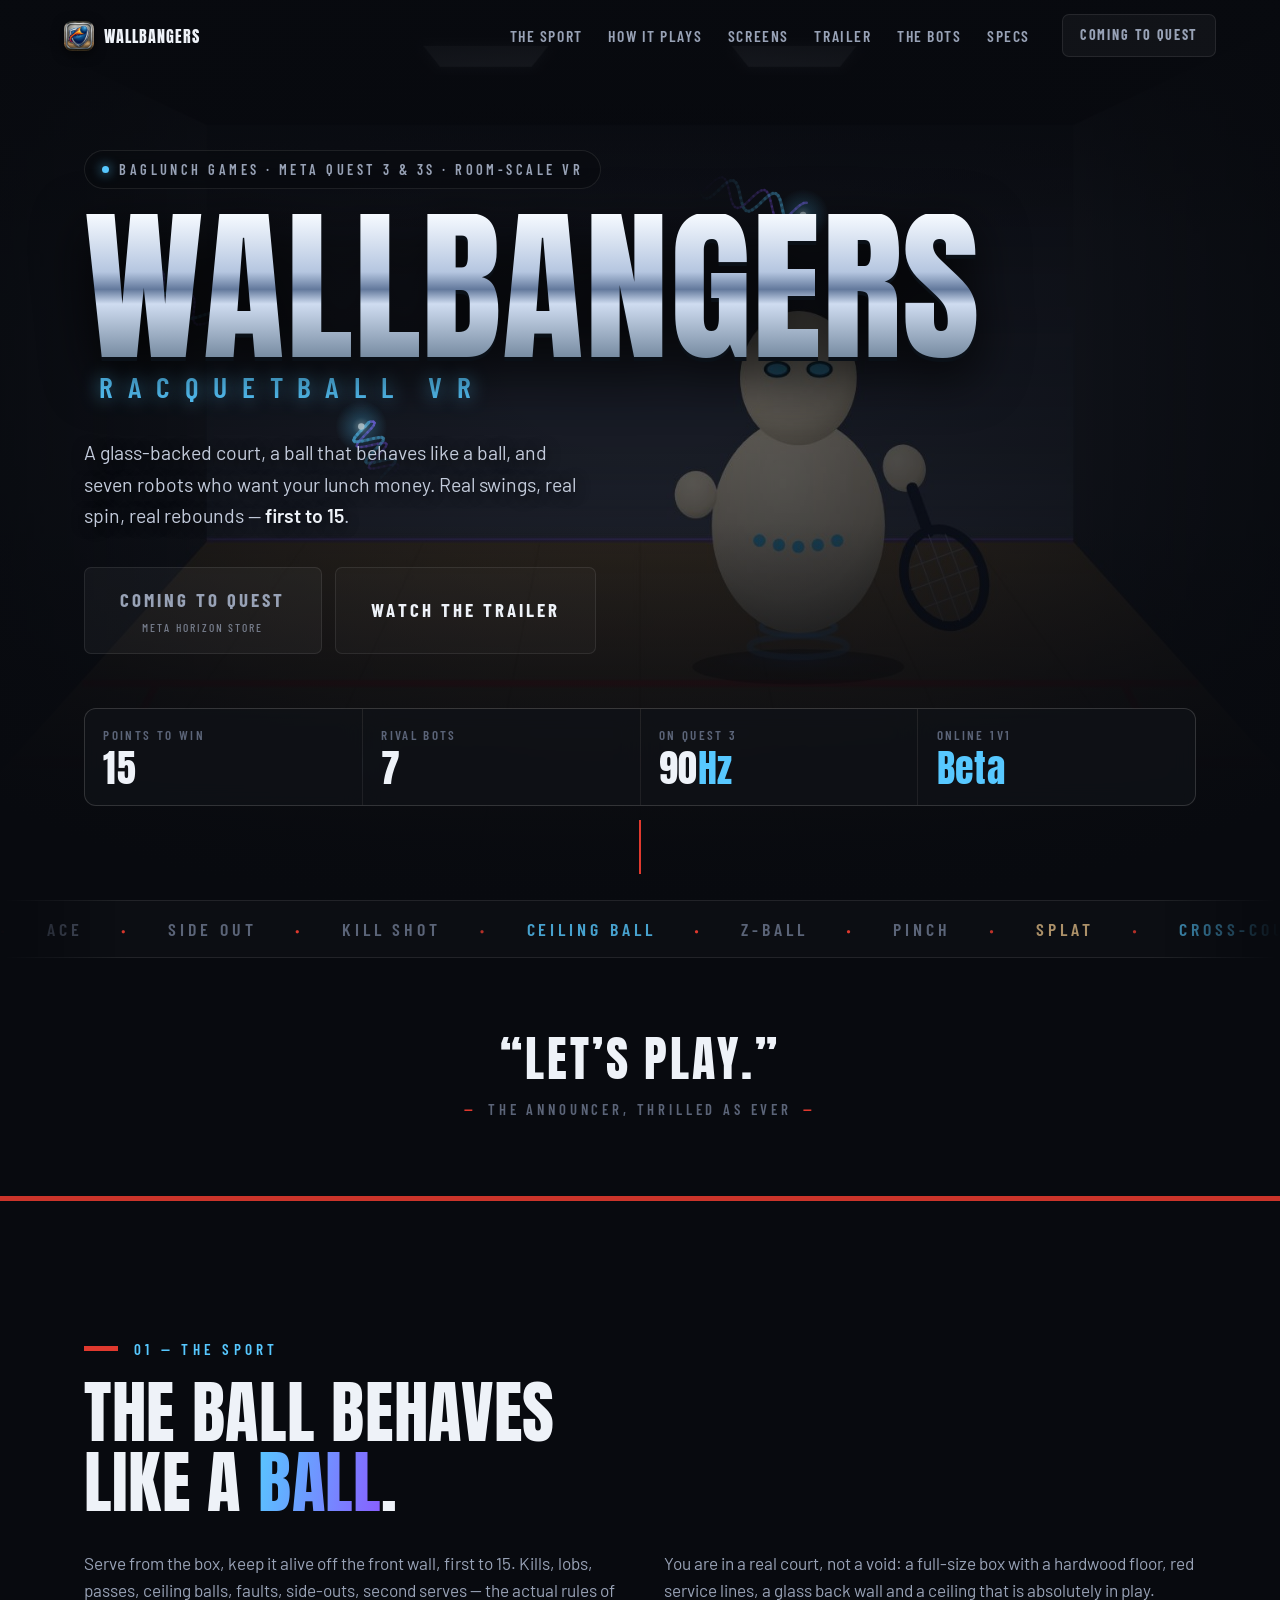
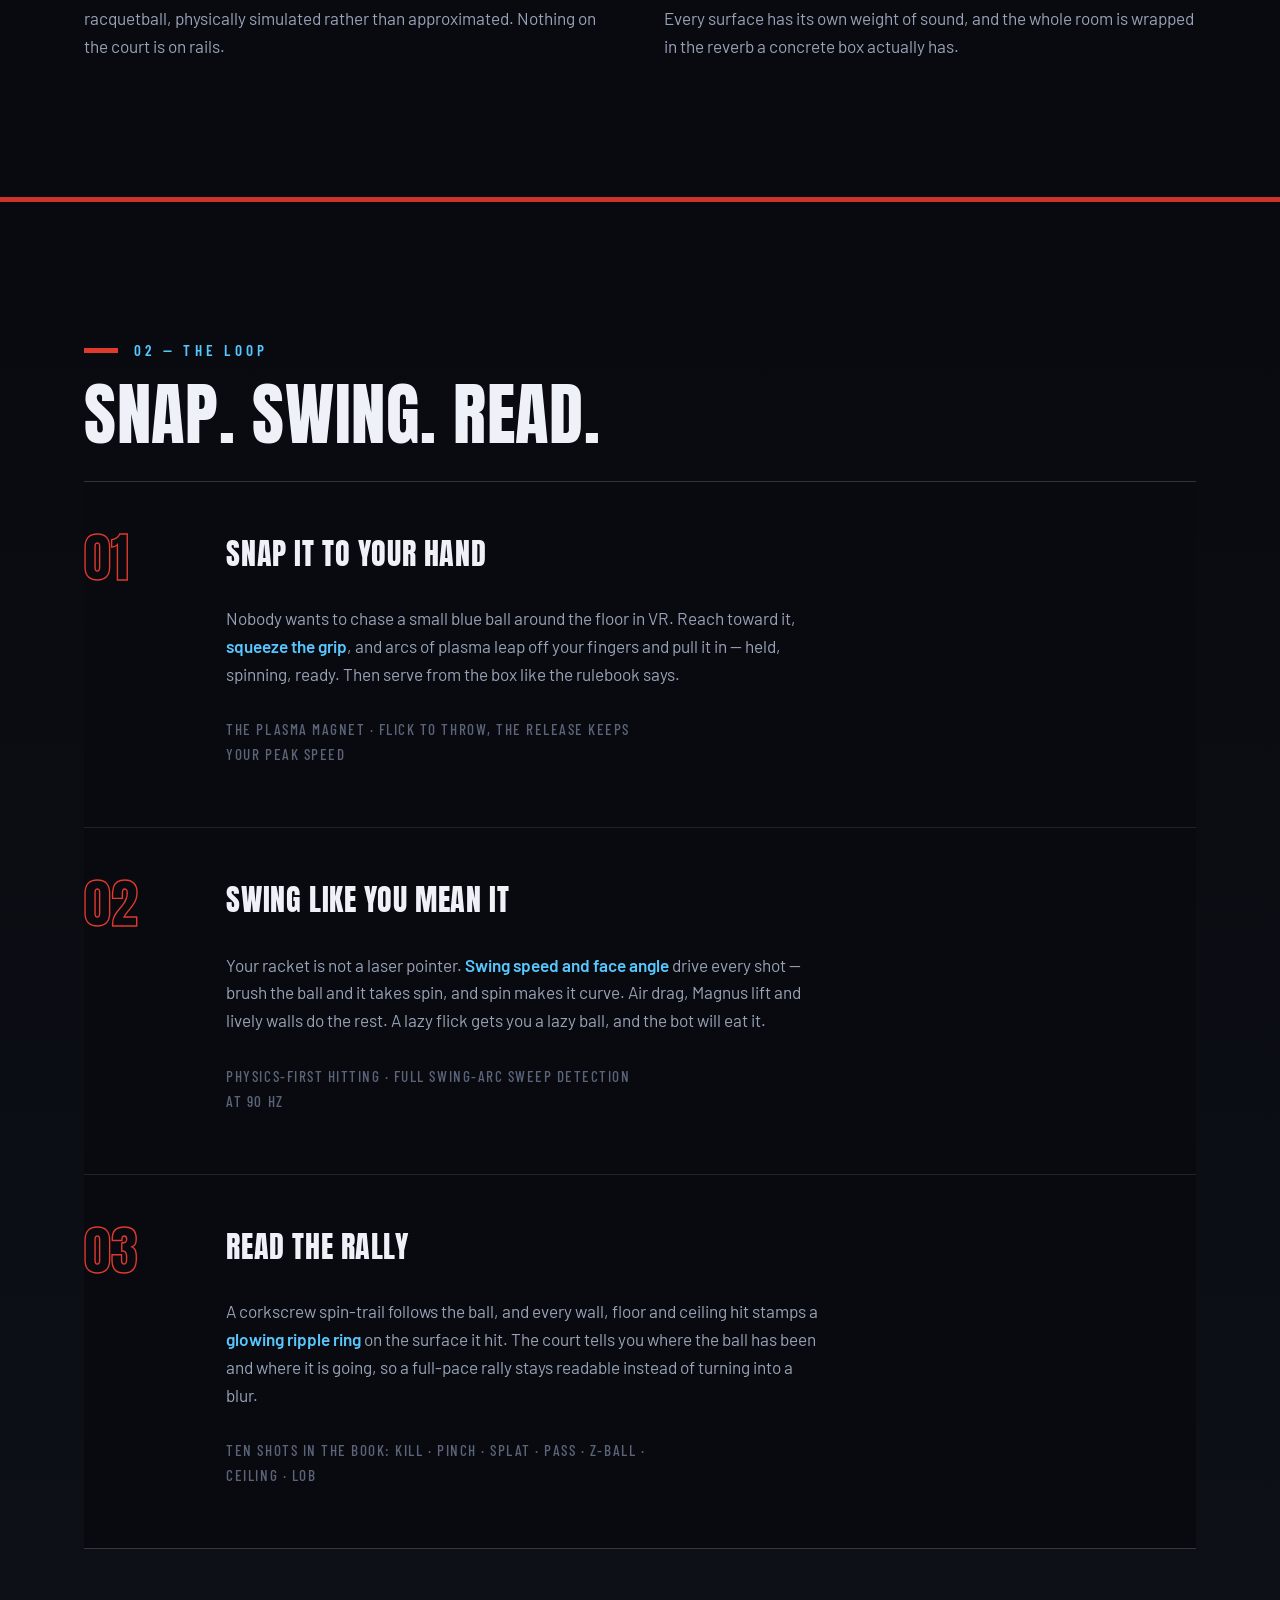
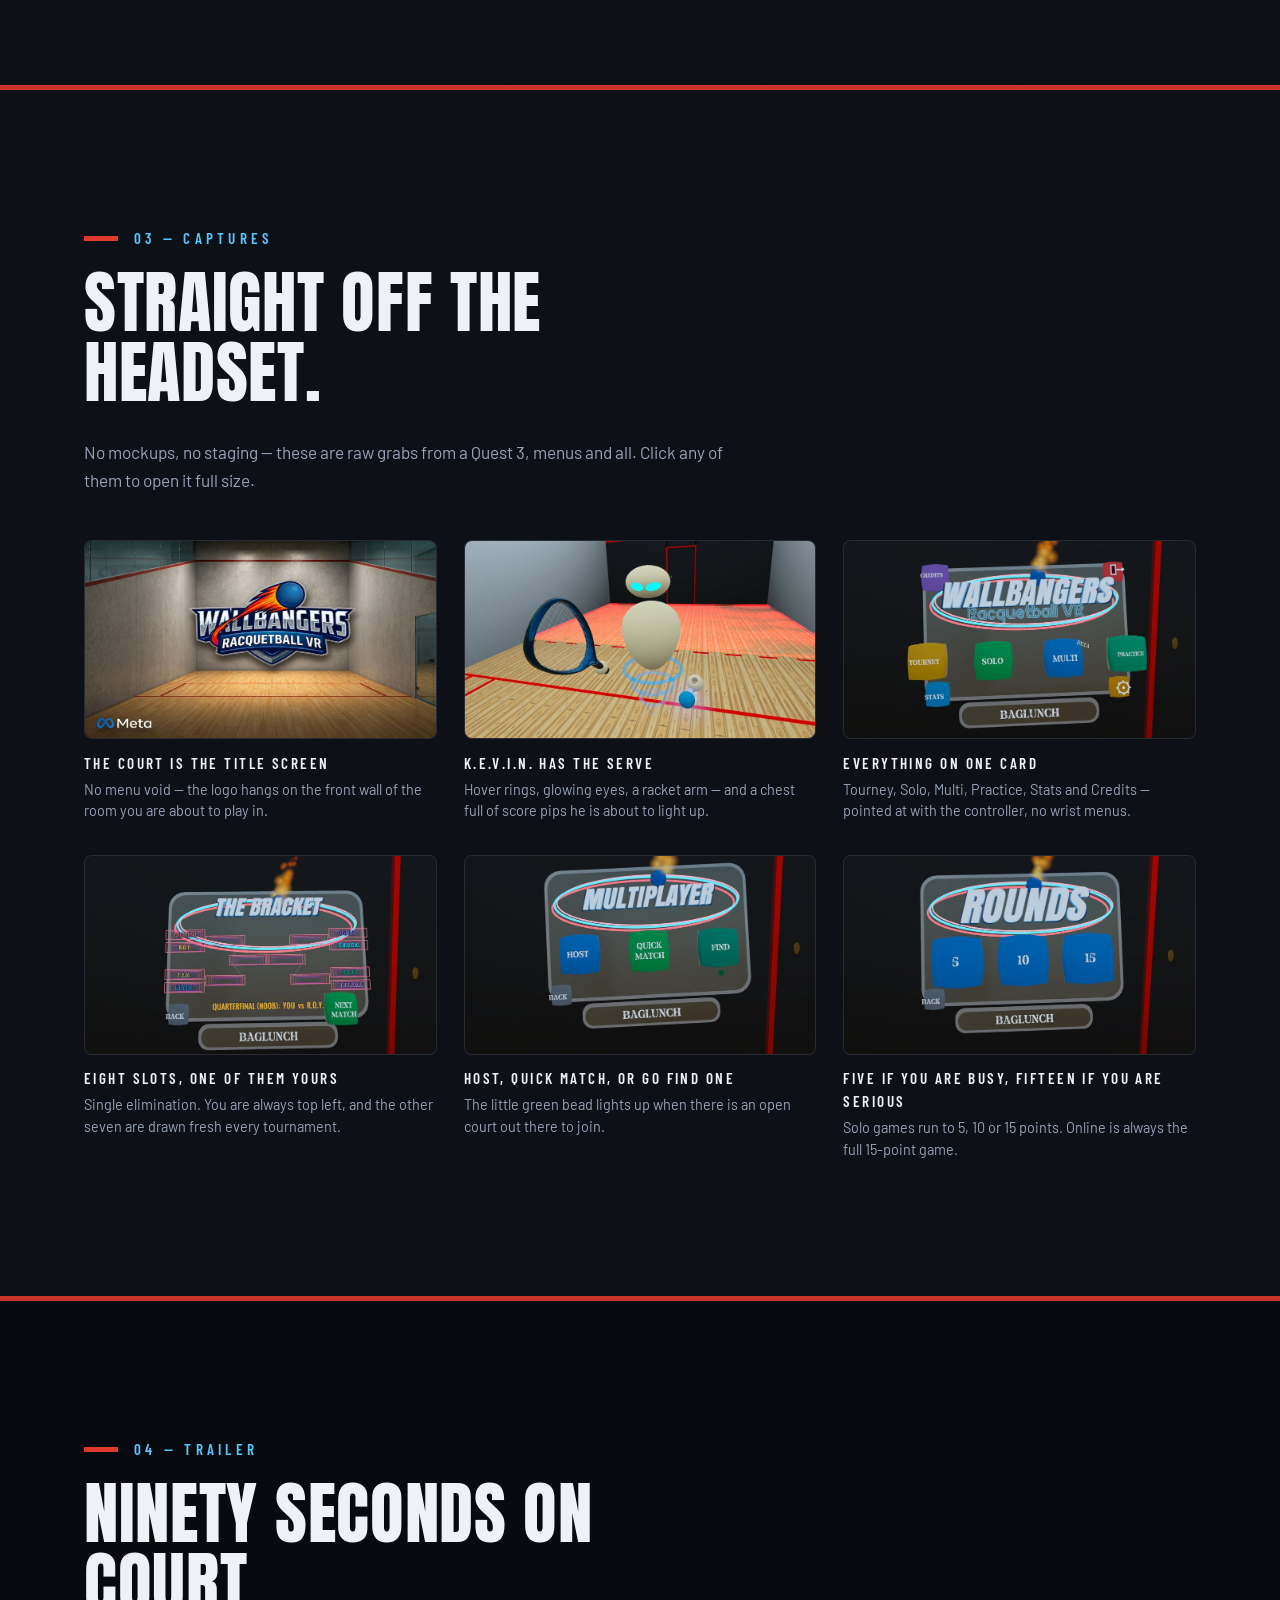
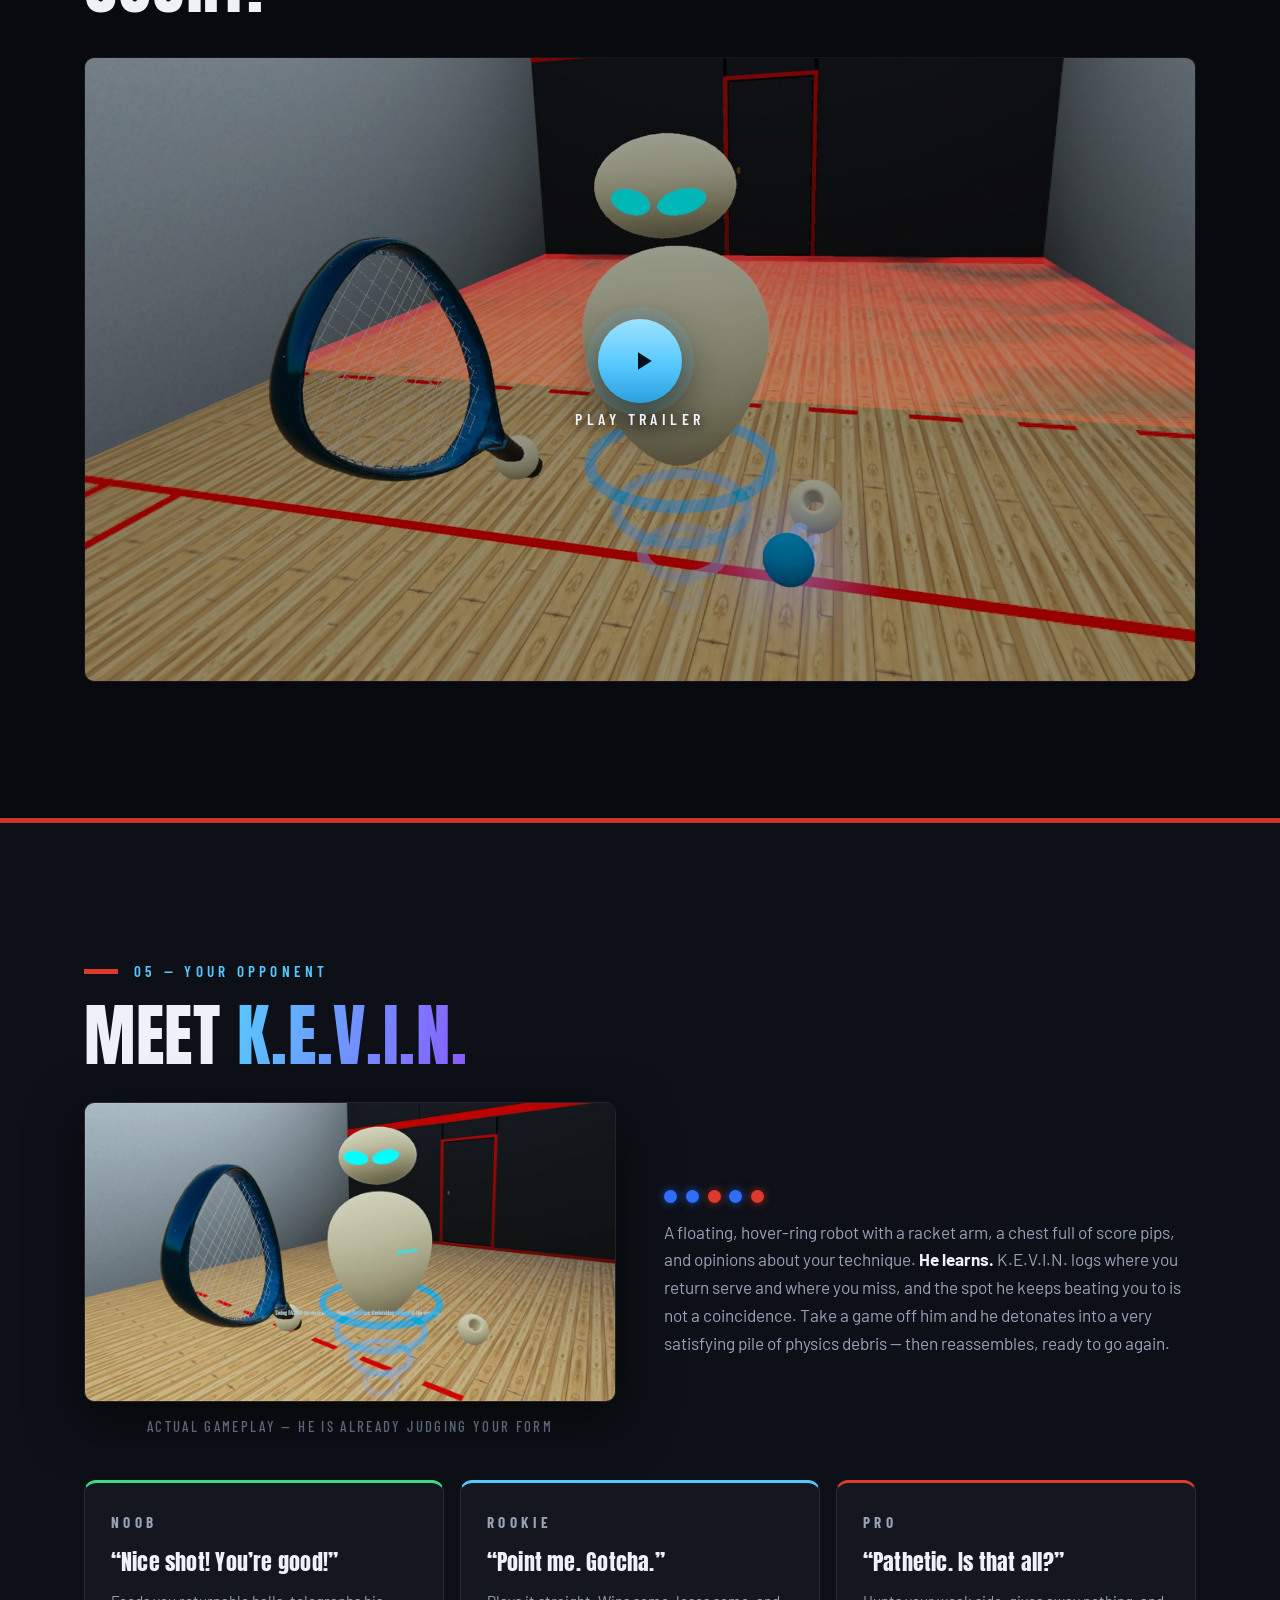
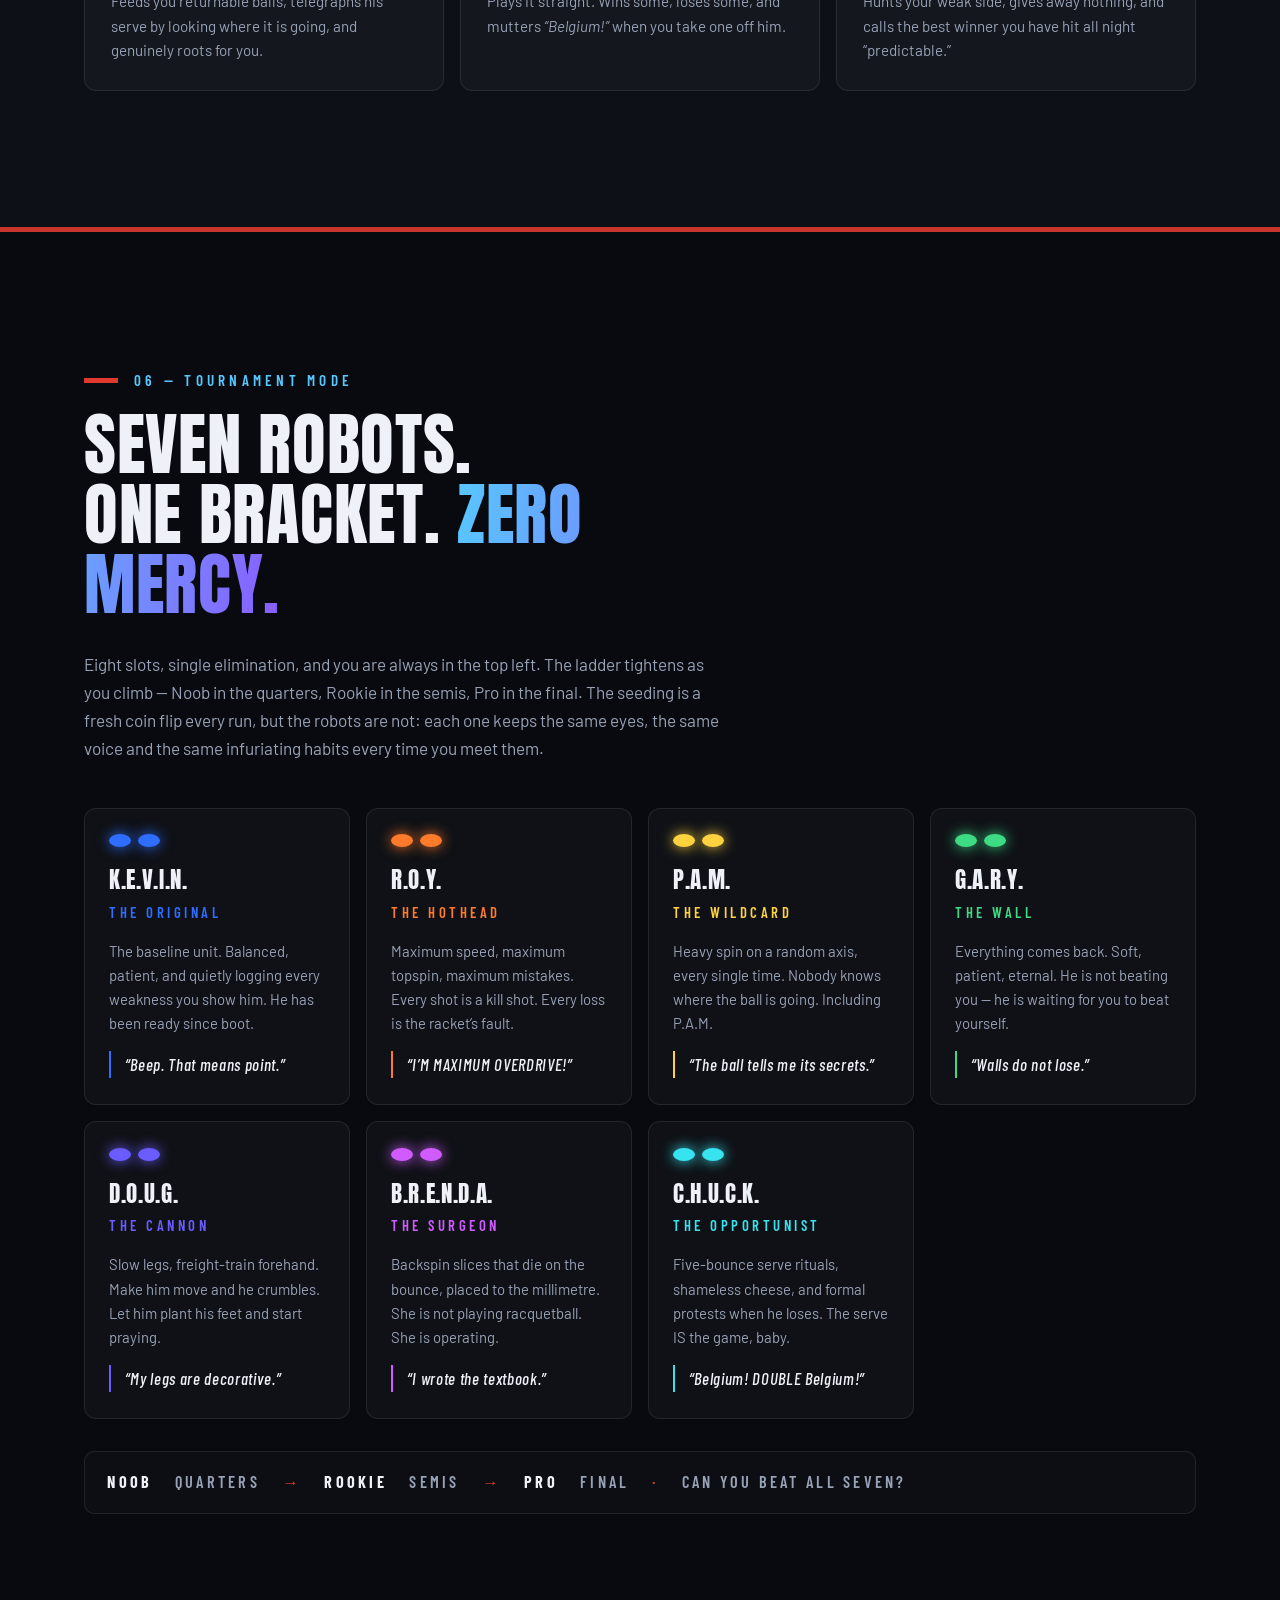
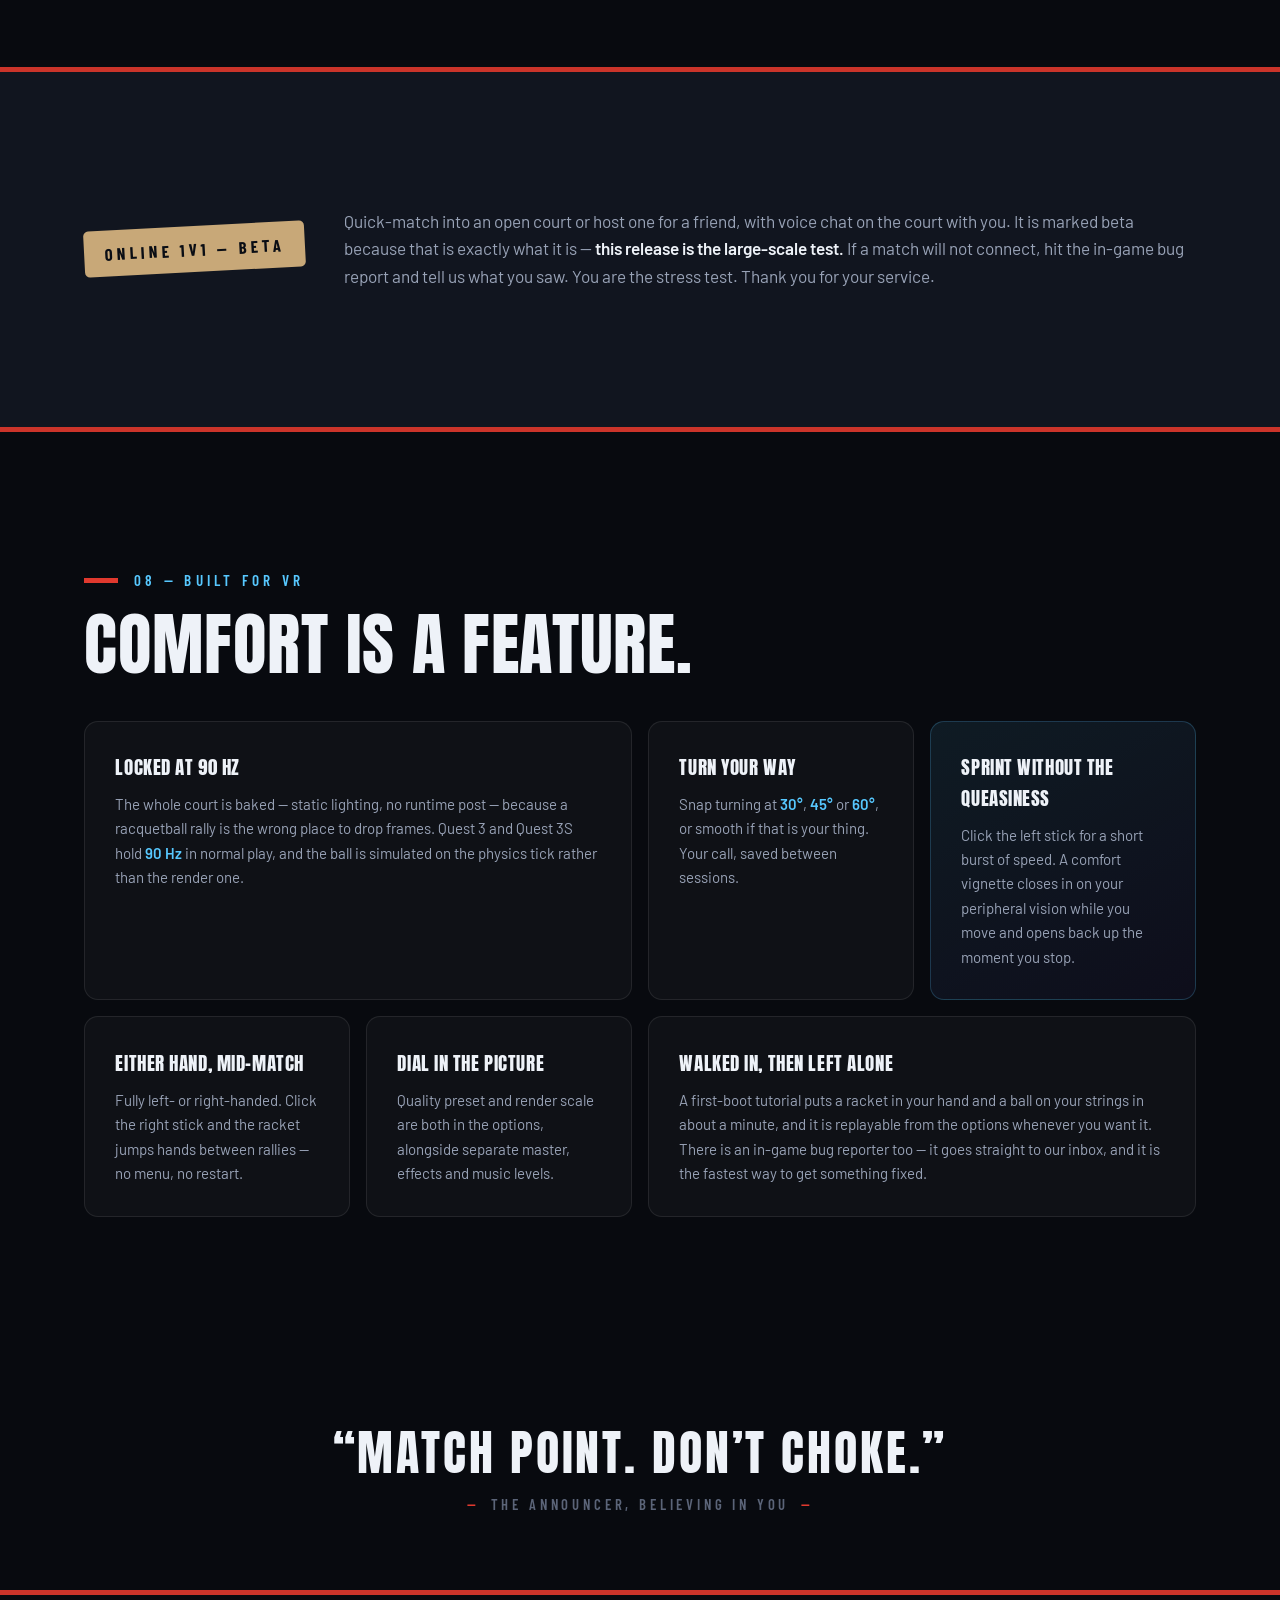
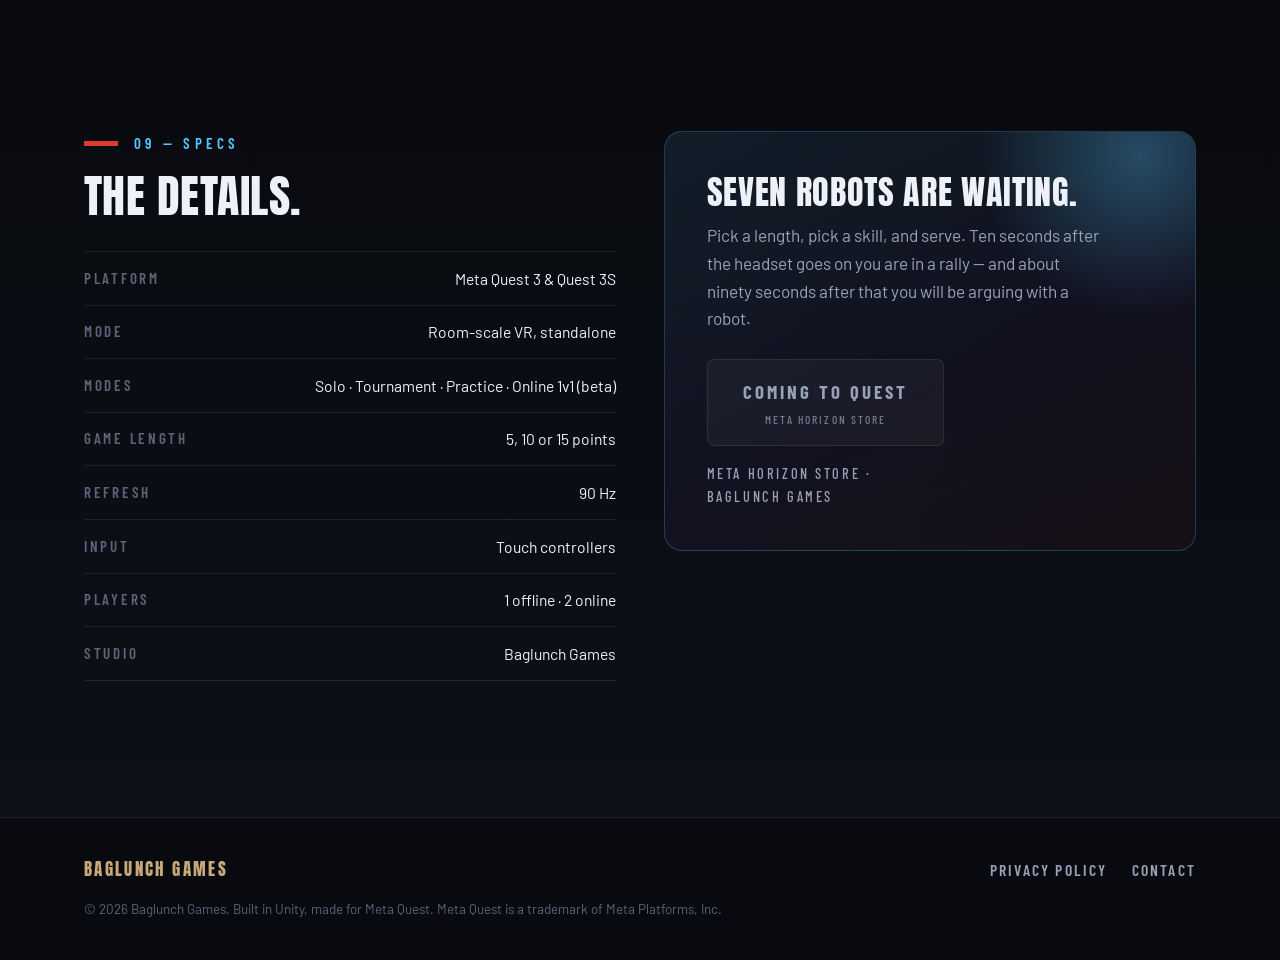
==== index.html @ aa7cab19 "WALLBANGERS Racquetball VR site and privacy policy Static site matching the Atomic Smash Lab setup: " ====
<!DOCTYPE html>
<html lang="en">
<head>
<meta charset="UTF-8">
<meta name="viewport" content="width=device-width, initial-scale=1">
<title>WALLBANGERS — Racquetball VR for Meta Quest</title>
<meta name="description" content="Real racquetball on a glass-backed court. Real swings, real spin, real rebounds — and seven robots who want your lunch money. A room-scale VR game for Meta Quest 3 by Baglunch Games.">

<meta property="og:title" content="WALLBANGERS — Racquetball VR">
<meta property="og:description" content="Real swings, real spin, real rebounds. Seven robots. One bracket. Zero mercy. Room-scale VR for Meta Quest 3.">
<meta property="og:type" content="website">
<meta property="og:image" content="og.jpg">
<meta name="twitter:card" content="summary_large_image">

<link rel="icon" href="icon.png">
<link rel="apple-touch-icon" href="icon.png">

<link rel="preconnect" href="https://fonts.googleapis.com">
<link rel="preconnect" href="https://fonts.gstatic.com" crossorigin>
<link href="https://fonts.googleapis.com/css2?family=Anton&family=Barlow:ital,wght@0,400;0,500;0,600;1,500&family=Barlow+Condensed:ital,wght@0,500;0,600;0,700;1,500&display=swap" rel="stylesheet">

<link rel="stylesheet" href="styles.css">
</head>
<body>

<!-- ─────────────────────────── NAV ─────────────────────────── -->
<header class="nav" id="nav">
  <a class="nav__brand" href="#top">
    <img class="nav__mark" src="icon.png" alt="" width="30" height="30">
    <span class="nav__name">Wallbangers</span>
  </a>
  <nav class="nav__links" aria-label="Main">
    <a href="#game">The Sport</a>
    <a href="#play">How it plays</a>
    <a href="#screens">Screens</a>
    <a href="#trailer">Trailer</a>
    <a href="#bots">The Bots</a>
    <a href="#specs">Specs</a>
  </nav>
  <a class="btn btn--primary btn--sm" data-store-link data-pending="Coming to Quest"
     href="#" target="_blank" rel="noopener noreferrer">Get it on Quest</a>
</header>

<main id="top">

<!-- ─────────────────────────── HERO ─────────────────────────── -->
<section class="hero">
  <img class="hero__shot" src="shots/hero-court.jpg" alt="" aria-hidden="true" width="1920" height="1080">
  <canvas class="hero__canvas" id="rally" aria-hidden="true"></canvas>
  <div class="hero__veil" aria-hidden="true"></div>

  <div class="hero__inner">
    <p class="eyebrow reveal">
      <span class="dot" aria-hidden="true"></span>
      Baglunch Games · Meta Quest 3 &amp; 3S · Room-scale VR
    </p>

    <h1 class="hero__title reveal" style="--d:.05s">Wallbangers</h1>
    <p class="hero__kicker reveal" style="--d:.12s">Racquetball VR</p>

    <p class="hero__sub reveal" style="--d:.2s">
      A glass-backed court, a ball that behaves like a ball, and seven robots
      who want your lunch money. Real swings, real spin, real rebounds —
      <strong>first to 15</strong>.
    </p>

    <div class="hero__cta reveal" style="--d:.28s">
      <a class="btn btn--primary btn--lg" data-store-link
         data-pending="Coming to Quest" data-pending-note="Meta Horizon Store"
         href="#" target="_blank" rel="noopener noreferrer">Get it on Quest<small>Meta Horizon Store</small></a>
      <a class="btn btn--ghost btn--lg" href="#trailer">Watch the trailer</a>
    </div>

    <dl class="stats reveal" style="--d:.36s">
      <div class="stat"><dt>Points to win</dt><dd>15</dd></div>
      <div class="stat"><dt>Rival bots</dt><dd>7</dd></div>
      <div class="stat"><dt>On Quest 3</dt><dd>90<em>Hz</em></dd></div>
      <div class="stat"><dt>Online 1v1</dt><dd><em>Beta</em></dd></div>
    </dl>
  </div>

  <div class="scroll-hint" aria-hidden="true"><span></span></div>
</section>

<!-- ─────────────────────────── MARQUEE ─────────────────────────── -->
<div class="marquee" aria-hidden="true">
  <div class="marquee__track">
    <span>Ace</span><span>Side out</span><span>Kill shot</span><span>Ceiling ball</span><span>Z-ball</span><span>Pinch</span><span>Splat</span><span>Cross-court pass</span><span>Around-the-walls</span><span>Lob</span><span>Match point</span><span>Belgium!</span>
    <span>Ace</span><span>Side out</span><span>Kill shot</span><span>Ceiling ball</span><span>Z-ball</span><span>Pinch</span><span>Splat</span><span>Cross-court pass</span><span>Around-the-walls</span><span>Lob</span><span>Match point</span><span>Belgium!</span>
  </div>
</div>

<!-- ─────────────────────────── PA CALL ─────────────────────────── -->
<div class="pa">
  <p class="pa__call">&ldquo;Let&rsquo;s play.&rdquo;</p>
  <p class="pa__who">the announcer, thrilled as ever</p>
</div>

<hr class="courtline">

<!-- ─────────────────────────── 01 · THE SPORT ─────────────────────────── -->
<section class="section" id="game">
  <div class="wrap">
    <p class="kicker reveal">01 — The sport</p>
    <h2 class="big reveal">The ball behaves<br>like a <em>ball</em>.</h2>
    <div class="two-col">
      <p class="lead reveal">
        Serve from the box, keep it alive off the front wall, first to 15.
        Kills, lobs, passes, ceiling balls, faults, side-outs, second serves —
        the actual rules of racquetball, physically simulated rather than
        approximated. Nothing on the court is on rails.
      </p>
      <p class="lead reveal">
        You are in a real court, not a void: a full-size box with a hardwood
        floor, red service lines, a glass back wall and a ceiling that is
        absolutely in play. Every surface has its own weight of sound, and the
        whole room is wrapped in the reverb a concrete box actually has.
      </p>
    </div>
  </div>
</section>

<hr class="courtline">

<!-- ─────────────────────────── 02 · THE LOOP ─────────────────────────── -->
<section class="section section--grad" id="play">
  <div class="wrap">
    <p class="kicker reveal">02 — The loop</p>
    <h2 class="big reveal">Snap. Swing. Read.</h2>

    <ol class="loop">
      <li class="loop__step reveal">
        <span class="loop__num">01</span>
        <h3>Snap it to your hand</h3>
        <p>
          Nobody wants to chase a small blue ball around the floor in VR.
          Reach toward it, <b>squeeze the grip</b>, and arcs of plasma leap off
          your fingers and pull it in — held, spinning, ready. Then serve from
          the box like the rulebook says.
        </p>
        <p class="loop__meta">The plasma magnet · flick to throw, the release keeps your peak speed</p>
      </li>

      <li class="loop__step reveal">
        <span class="loop__num">02</span>
        <h3>Swing like you mean it</h3>
        <p>
          Your racket is not a laser pointer. <b>Swing speed and face angle</b>
          drive every shot — brush the ball and it takes spin, and spin makes it
          curve. Air drag, Magnus lift and lively walls do the rest. A lazy
          flick gets you a lazy ball, and the bot will eat it.
        </p>
        <p class="loop__meta">Physics-first hitting · full swing-arc sweep detection at 90 Hz</p>
      </li>

      <li class="loop__step reveal">
        <span class="loop__num">03</span>
        <h3>Read the rally</h3>
        <p>
          A corkscrew spin-trail follows the ball, and every wall, floor and
          ceiling hit stamps a <b>glowing ripple ring</b> on the surface it hit.
          The court tells you where the ball has been and where it is going, so
          a full-pace rally stays readable instead of turning into a blur.
        </p>
        <p class="loop__meta">Ten shots in the book: kill · pinch · splat · pass · Z-ball · ceiling · lob</p>
      </li>
    </ol>
  </div>
</section>

<hr class="courtline">

<!-- ─────────────────────────── 03 · SCREENS ─────────────────────────── -->
<section class="section section--alt" id="screens">
  <div class="wrap">
    <p class="kicker reveal">03 — Captures</p>
    <h2 class="big reveal">Straight off the headset.</h2>
    <p class="lead lead--wide reveal">
      No mockups, no staging — these are raw grabs from a Quest 3, menus and
      all. Click any of them to open it full size.
    </p>

    <div class="shots">
      <figure class="shot reveal">
        <button class="shot__btn" type="button"
          data-full="shots/01-title-card.jpg"
          data-title="The court is the title screen"
          data-cap="No menu void — the logo hangs on the front wall of the room you are about to play in."
          aria-label="View: The court is the title screen">
          <img src="shots/01-title-card-thumb.jpg" alt="The WALLBANGERS logo projected on the front wall of the racquetball court" width="880" height="495" loading="eager" decoding="async">
        </button>
        <figcaption class="shot__cap"><b>The court is the title screen</b> No menu void — the logo hangs on the front wall of the room you are about to play in.</figcaption>
      </figure>

      <figure class="shot reveal">
        <button class="shot__btn" type="button"
          data-full="shots/02-court.jpg"
          data-title="K.E.V.I.N. has the serve"
          data-cap="Hover rings, glowing eyes, a racket arm — and a chest full of score pips he is about to light up."
          aria-label="View: K.E.V.I.N. has the serve">
          <img src="shots/02-court-thumb.jpg" alt="K.E.V.I.N. the robot opponent hovering on the court beside the player's racket and the ball" width="880" height="495" loading="eager" decoding="async">
        </button>
        <figcaption class="shot__cap"><b>K.E.V.I.N. has the serve</b> Hover rings, glowing eyes, a racket arm — and a chest full of score pips he is about to light up.</figcaption>
      </figure>

      <figure class="shot reveal">
        <button class="shot__btn" type="button"
          data-full="shots/03-menu.jpg"
          data-title="Everything on one card"
          data-cap="Tourney, Solo, Multi, Practice, Stats and Credits — pointed at with the controller, no wrist menus."
          aria-label="View: Everything on one card">
          <img src="shots/03-menu-thumb.jpg" alt="The main menu card floating in the court, with Tourney, Solo, Multi and Practice buttons" width="880" height="495" loading="lazy" decoding="async">
        </button>
        <figcaption class="shot__cap"><b>Everything on one card</b> Tourney, Solo, Multi, Practice, Stats and Credits — pointed at with the controller, no wrist menus.</figcaption>
      </figure>

      <figure class="shot reveal">
        <button class="shot__btn" type="button"
          data-full="shots/04-bracket.jpg"
          data-title="Eight slots, one of them yours"
          data-cap="Single elimination. You are always top left, and the other seven are drawn fresh every tournament."
          aria-label="View: Eight slots, one of them yours">
          <img src="shots/04-bracket-thumb.jpg" alt="The tournament bracket screen showing eight names in a single-elimination ladder" width="880" height="495" loading="lazy" decoding="async">
        </button>
        <figcaption class="shot__cap"><b>Eight slots, one of them yours</b> Single elimination. You are always top left, and the other seven are drawn fresh every tournament.</figcaption>
      </figure>

      <figure class="shot reveal">
        <button class="shot__btn" type="button"
          data-full="shots/05-multiplayer.jpg"
          data-title="Host, quick match, or go find one"
          data-cap="The little green bead lights up when there is an open court out there to join."
          aria-label="View: Host, quick match, or go find one">
          <img src="shots/05-multiplayer-thumb.jpg" alt="The multiplayer menu page with Host, Quick Match and Find buttons" width="880" height="495" loading="lazy" decoding="async">
        </button>
        <figcaption class="shot__cap"><b>Host, quick match, or go find one</b> The little green bead lights up when there is an open court out there to join.</figcaption>
      </figure>

      <figure class="shot reveal">
        <button class="shot__btn" type="button"
          data-full="shots/06-rounds.jpg"
          data-title="Five if you are busy, fifteen if you are serious"
          data-cap="Solo games run to 5, 10 or 15 points. Online is always the full 15-point game."
          aria-label="View: Five if you are busy, fifteen if you are serious">
          <img src="shots/06-rounds-thumb.jpg" alt="The rounds menu page offering games to 5, 10 or 15 points" width="880" height="495" loading="lazy" decoding="async">
        </button>
        <figcaption class="shot__cap"><b>Five if you are busy, fifteen if you are serious</b> Solo games run to 5, 10 or 15 points. Online is always the full 15-point game.</figcaption>
      </figure>
    </div>
  </div>
</section>

<hr class="courtline">

<!-- ─────────────────────────── 04 · TRAILER ─────────────────────────── -->
<section class="section" id="trailer">
  <div class="wrap">
    <p class="kicker reveal">04 — Trailer</p>
    <h2 class="big reveal">Ninety seconds on court.</h2>

    <div class="trailer reveal" id="trailerBox" data-video="t8ZrFR9D0LQ">
      <button class="trailer__poster" type="button" aria-label="Play the WALLBANGERS trailer on YouTube">
        <img src="shots/02-court.jpg" alt="" width="1760" height="990" loading="lazy" decoding="async">
        <span class="trailer__play">
          <span class="trailer__disc"><svg viewBox="0 0 24 24" aria-hidden="true"><path d="M8 5v14l11-7z"/></svg></span>
          <span class="trailer__label">Play trailer</span>
        </span>
      </button>
    </div>
  </div>
</section>

<hr class="courtline">

<!-- ─────────────────────────── 05 · K.E.V.I.N. ─────────────────────────── -->
<section class="section section--alt" id="bots">
  <div class="wrap">
    <p class="kicker reveal">05 — Your opponent</p>
    <h2 class="big reveal">Meet <em>K.E.V.I.N.</em></h2>

    <div class="kev">
      <figure class="reveal">
        <img src="shots/kevin.jpg" alt="K.E.V.I.N., a floating egg-shaped robot with glowing cyan eyes and hover rings, standing on the court" width="1280" height="720" loading="lazy" decoding="async">
        <figcaption>actual gameplay — he is already judging your form</figcaption>
      </figure>

      <div class="reveal">
        <span class="pips" aria-hidden="true">
          <i class="b live"></i><i class="b"></i><i class="r"></i><i class="b"></i><i class="r"></i>
        </span>
        <p class="lead">
          A floating, hover-ring robot with a racket arm, a chest full of score
          pips, and opinions about your technique. <b style="color:var(--ink)">He learns.</b>
          K.E.V.I.N. logs where you return serve and where you miss, and the
          spot he keeps beating you to is not a coincidence. Take a game off him
          and he detonates into a very satisfying pile of physics debris — then
          reassembles, ready to go again.
        </p>
      </div>
    </div>

    <div class="tiers">
      <div class="tier tier--noob reveal">
        <p class="tier__lvl">Noob</p>
        <q class="tier__q">Nice shot! You&rsquo;re good!</q>
        <p>Feeds you returnable balls, telegraphs his serve by looking where it
          is going, and genuinely roots for you.</p>
      </div>
      <div class="tier tier--rookie reveal">
        <p class="tier__lvl">Rookie</p>
        <q class="tier__q">Point me. Gotcha.</q>
        <p>Plays it straight. Wins some, loses some, and mutters
          <i>&ldquo;Belgium!&rdquo;</i> when you take one off him.</p>
      </div>
      <div class="tier tier--pro reveal">
        <p class="tier__lvl">Pro</p>
        <q class="tier__q">Pathetic. Is that all?</q>
        <p>Hunts your weak side, gives away nothing, and calls the best winner
          you have hit all night &ldquo;predictable.&rdquo;</p>
      </div>
    </div>
  </div>
</section>

<hr class="courtline">

<!-- ─────────────────────────── 06 · THE BRACKET ─────────────────────────── -->
<section class="section">
  <div class="wrap">
    <p class="kicker reveal">06 — Tournament mode</p>
    <h2 class="big reveal">Seven robots.<br>One bracket. <em>Zero mercy.</em></h2>
    <p class="lead lead--wide reveal">
      Eight slots, single elimination, and you are always in the top left. The
      ladder tightens as you climb — Noob in the quarters, Rookie in the semis,
      Pro in the final. The seeding is a fresh coin flip every run, but the
      robots are not: each one keeps the same eyes, the same voice and the same
      infuriating habits every time you meet them.
    </p>

    <div class="roster">
      <article class="bot reveal" style="--bc:#2f6dff">
        <span class="bot__eyes" aria-hidden="true"><i></i><i></i></span>
        <h3 class="bot__name">K.E.V.I.N.</h3>
        <p class="bot__role">The Original</p>
        <p class="bot__d">The baseline unit. Balanced, patient, and quietly logging every weakness you show him. He has been ready since boot.</p>
        <p class="bot__q">&ldquo;Beep. That means point.&rdquo;</p>
      </article>

      <article class="bot reveal" style="--bc:#ff7a2b">
        <span class="bot__eyes" aria-hidden="true"><i></i><i></i></span>
        <h3 class="bot__name">R.O.Y.</h3>
        <p class="bot__role">The Hothead</p>
        <p class="bot__d">Maximum speed, maximum topspin, maximum mistakes. Every shot is a kill shot. Every loss is the racket&rsquo;s fault.</p>
        <p class="bot__q">&ldquo;I&rsquo;M MAXIMUM OVERDRIVE!&rdquo;</p>
      </article>

      <article class="bot reveal" style="--bc:#ffd23f">
        <span class="bot__eyes" aria-hidden="true"><i></i><i></i></span>
        <h3 class="bot__name">P.A.M.</h3>
        <p class="bot__role">The Wildcard</p>
        <p class="bot__d">Heavy spin on a random axis, every single time. Nobody knows where the ball is going. Including P.A.M.</p>
        <p class="bot__q">&ldquo;The ball tells me its secrets.&rdquo;</p>
      </article>

      <article class="bot reveal" style="--bc:#3ddc84">
        <span class="bot__eyes" aria-hidden="true"><i></i><i></i></span>
        <h3 class="bot__name">G.A.R.Y.</h3>
        <p class="bot__role">The Wall</p>
        <p class="bot__d">Everything comes back. Soft, patient, eternal. He is not beating you — he is waiting for you to beat yourself.</p>
        <p class="bot__q">&ldquo;Walls do not lose.&rdquo;</p>
      </article>

      <article class="bot reveal" style="--bc:#6a5cff">
        <span class="bot__eyes" aria-hidden="true"><i></i><i></i></span>
        <h3 class="bot__name">D.O.U.G.</h3>
        <p class="bot__role">The Cannon</p>
        <p class="bot__d">Slow legs, freight-train forehand. Make him move and he crumbles. Let him plant his feet and start praying.</p>
        <p class="bot__q">&ldquo;My legs are decorative.&rdquo;</p>
      </article>

      <article class="bot reveal" style="--bc:#d05cff">
        <span class="bot__eyes" aria-hidden="true"><i></i><i></i></span>
        <h3 class="bot__name">B.R.E.N.D.A.</h3>
        <p class="bot__role">The Surgeon</p>
        <p class="bot__d">Backspin slices that die on the bounce, placed to the millimetre. She is not playing racquetball. She is operating.</p>
        <p class="bot__q">&ldquo;I wrote the textbook.&rdquo;</p>
      </article>

      <article class="bot reveal" style="--bc:#38e3f0">
        <span class="bot__eyes" aria-hidden="true"><i></i><i></i></span>
        <h3 class="bot__name">C.H.U.C.K.</h3>
        <p class="bot__role">The Opportunist</p>
        <p class="bot__d">Five-bounce serve rituals, shameless cheese, and formal protests when he loses. The serve IS the game, baby.</p>
        <p class="bot__q">&ldquo;Belgium! DOUBLE Belgium!&rdquo;</p>
      </article>
    </div>

    <p class="ladder reveal">
      <b>Noob</b> quarters <span>&rarr;</span> <b>Rookie</b> semis <span>&rarr;</span> <b>Pro</b> final
      <span>·</span> Can you beat all seven?
    </p>
  </div>
</section>

<hr class="courtline">

<!-- ─────────────────────────── 07 · ONLINE ─────────────────────────── -->
<section class="section beta" id="online">
  <div class="wrap">
    <p class="beta__badge">Online 1v1 — Beta</p>
    <p>
      Quick-match into an open court or host one for a friend, with voice chat
      on the court with you. It is marked beta because that is exactly what it
      is — <b>this release is the large-scale test.</b> If a match will not
      connect, hit the in-game bug report and tell us what you saw. You are the
      stress test. Thank you for your service.
    </p>
  </div>
</section>

<hr class="courtline">

<!-- ─────────────────────────── 08 · COMFORT ─────────────────────────── -->
<section class="section">
  <div class="wrap">
    <p class="kicker reveal">08 — Built for VR</p>
    <h2 class="big reveal">Comfort is a feature.</h2>

    <div class="bento">
      <article class="cell cell--wide reveal">
        <h3>Locked at 90 Hz</h3>
        <p>
          The whole court is baked — static lighting, no runtime post — because
          a racquetball rally is the wrong place to drop frames. Quest 3 and
          Quest 3S hold <b>90 Hz</b> in normal play, and the ball is simulated on
          the physics tick rather than the render one.
        </p>
      </article>

      <article class="cell reveal">
        <h3>Turn your way</h3>
        <p>Snap turning at <b>30°</b>, <b>45°</b> or <b>60°</b>, or smooth if
          that is your thing. Your call, saved between sessions.</p>
      </article>

      <article class="cell cell--accent reveal">
        <h3>Sprint without the queasiness</h3>
        <p>Click the left stick for a short burst of speed. A comfort vignette
          closes in on your peripheral vision while you move and opens back up
          the moment you stop.</p>
      </article>

      <article class="cell reveal">
        <h3>Either hand, mid-match</h3>
        <p>Fully left- or right-handed. Click the right stick and the racket
          jumps hands between rallies — no menu, no restart.</p>
      </article>

      <article class="cell reveal">
        <h3>Dial in the picture</h3>
        <p>Quality preset and render scale are both in the options, alongside
          separate master, effects and music levels.</p>
      </article>

      <article class="cell cell--wide reveal">
        <h3>Walked in, then left alone</h3>
        <p>
          A first-boot tutorial puts a racket in your hand and a ball on your
          strings in about a minute, and it is replayable from the options
          whenever you want it. There is an in-game bug reporter too — it goes
          straight to our inbox, and it is the fastest way to get something fixed.
        </p>
      </article>
    </div>
  </div>
</section>

<!-- ─────────────────────────── PA CALL ─────────────────────────── -->
<div class="pa">
  <p class="pa__call">&ldquo;Match point. Don&rsquo;t choke.&rdquo;</p>
  <p class="pa__who">the announcer, believing in you</p>
</div>

<hr class="courtline">

<!-- ─────────────────────────── 09 · SPECS + GET ─────────────────────────── -->
<section class="section section--grad" id="specs">
  <div class="wrap">
    <div class="specs">
      <div>
        <p class="kicker reveal">09 — Specs</p>
        <h2 class="big big--sm reveal">The details.</h2>
        <dl class="spec reveal">
          <div><dt>Platform</dt><dd>Meta Quest 3 &amp; Quest 3S</dd></div>
          <div><dt>Mode</dt><dd>Room-scale VR, standalone</dd></div>
          <div><dt>Modes</dt><dd>Solo · Tournament · Practice · Online 1v1 (beta)</dd></div>
          <div><dt>Game length</dt><dd>5, 10 or 15 points</dd></div>
          <div><dt>Refresh</dt><dd>90 Hz</dd></div>
          <div><dt>Input</dt><dd>Touch controllers</dd></div>
          <div><dt>Players</dt><dd>1 offline · 2 online</dd></div>
          <div><dt>Studio</dt><dd>Baglunch Games</dd></div>
        </dl>
      </div>

      <aside class="get reveal">
        <span class="get__glow" aria-hidden="true"></span>
        <h3>Seven robots are waiting.</h3>
        <p>
          Pick a length, pick a skill, and serve. Ten seconds after the headset
          goes on you are in a rally — and about ninety seconds after that
          you will be arguing with a robot.
        </p>
        <a class="btn btn--primary btn--lg" data-store-link
           data-pending="Coming to Quest" data-pending-note="Meta Horizon Store"
           href="#" target="_blank" rel="noopener noreferrer">Get it on Quest<small>Meta Horizon Store</small></a>
        <p class="get__note">Meta Horizon Store · Baglunch Games</p>
      </aside>
    </div>
  </div>
</section>

</main>

<footer class="foot">
  <div class="wrap foot__inner">
    <p class="foot__brand">Baglunch Games</p>
    <p class="foot__links">
      <a href="privacy.html">Privacy Policy</a>
      <a href="mailto:baglunchgames@gmail.com">Contact</a>
    </p>
    <p class="foot__copy">
      © <span id="year">2026</span> Baglunch Games. Built in Unity, made for Meta Quest.
      Meta Quest is a trademark of Meta Platforms, Inc.
    </p>
  </div>
</footer>

<div class="lb" id="lb" role="dialog" aria-modal="true" aria-labelledby="lbCap" hidden>
  <div class="lb__card">
    <button class="lb__close" id="lbClose" type="button" aria-label="Close">&times;</button>
    <img class="lb__img" id="lbImg" src="" alt="">
    <p class="lb__cap" id="lbCap"></p>
  </div>
</div>

<script src="app.js"></script>
</body>
</html>
---- styles.css ----
/* ═══════════════════════════════════════════════════════════
   WALLBANGERS — Racquetball VR · Baglunch Games
   ═══════════════════════════════════════════════════════════ */

:root{
  --bg:        #080a0f;
  --bg-2:      #0d1017;
  --bg-3:      #11151f;
  --ink:       #eef2f8;
  --ink-dim:   #98a2b6;
  --ink-faint: #5b6478;

  --plasma: #57c8ff;   /* the ball, the magnet, the trail */
  --indigo: #8a5cff;   /* the second trail ribbon */
  --red:    #e0392e;   /* court lines */
  --wood:   #c8a878;   /* the floor */

  --line: rgba(255,255,255,.085);
  --card: rgba(255,255,255,.03);

  --display: 'Anton', Impact, 'Arial Narrow Bold', sans-serif;
  --sans:    'Barlow', -apple-system, BlinkMacSystemFont, 'Segoe UI', system-ui, sans-serif;
  --cond:    'Barlow Condensed', 'Arial Narrow', sans-serif;

  --pad:  clamp(1.25rem, 5vw, 5rem);
  --maxw: 1240px;
  --ease: cubic-bezier(.22,1,.36,1);
}

*,*::before,*::after{ box-sizing:border-box; }

html{ scroll-behavior:smooth; -webkit-text-size-adjust:100%; }

body{
  margin:0;
  background:var(--bg);
  color:var(--ink);
  font-family:var(--sans);
  font-size:clamp(1rem,.95rem + .2vw,1.075rem);
  line-height:1.62;
  overflow-x:hidden;
  -webkit-font-smoothing:antialiased;
}

img,svg,canvas,iframe{ max-width:100%; display:block; }
a{ color:inherit; text-decoration:none; }
::selection{ background:var(--plasma); color:#05080d; }

.wrap{ width:100%; max-width:var(--maxw); margin-inline:auto; padding-inline:var(--pad); }
.sr{ position:absolute; width:1px; height:1px; padding:0; margin:-1px; overflow:hidden; clip-path:inset(50%); white-space:nowrap; }

/* ── the court line: every section break is a service line ── */
.courtline{
  border:0; height:5px; margin:0; background:var(--red);
  position:relative; opacity:.9;
}
.courtline::after{
  content:''; position:absolute; left:0; right:0; top:8px;
  height:2px; background:var(--red); opacity:.38;
}

/* ═══════════ NAV ═══════════ */
.nav{
  position:fixed; inset:0 0 auto 0; z-index:100;
  display:flex; align-items:center; gap:2rem;
  padding:.9rem var(--pad);
  border-bottom:1px solid transparent;
  transition:background .4s var(--ease), border-color .4s var(--ease), padding .4s var(--ease);
}
.nav.is-stuck{
  background:rgba(8,10,15,.76);
  backdrop-filter:blur(18px) saturate(160%);
  -webkit-backdrop-filter:blur(18px) saturate(160%);
  border-bottom-color:var(--line);
  padding-block:.6rem;
}
.nav__brand{ display:flex; align-items:center; gap:.65rem; margin-right:auto; }
.nav__mark{ width:30px; height:30px; border-radius:8px; box-shadow:0 3px 12px rgba(0,0,0,.55); }
.nav__name{
  font-family:var(--display); font-size:1.02rem; letter-spacing:.06em;
  text-transform:uppercase; padding-top:.12em;
}
.nav__links{ display:flex; gap:1.6rem; }
.nav__links a{
  font-family:var(--cond); font-size:.98rem; font-weight:600;
  letter-spacing:.1em; text-transform:uppercase; color:var(--ink-dim);
  position:relative; padding-block:.25rem; transition:color .25s;
}
.nav__links a::after{
  content:''; position:absolute; left:0; bottom:0; height:2px; width:0;
  background:var(--red); transition:width .3s var(--ease);
}
.nav__links a:hover{ color:var(--ink); }
.nav__links a:hover::after{ width:100%; }
@media (max-width:960px){ .nav__links{ display:none; } }

/* ═══════════ BUTTONS ═══════════ */
.btn{
  display:inline-flex; flex-direction:column; align-items:center; justify-content:center;
  font-family:var(--cond); font-weight:700; font-size:1.02rem;
  letter-spacing:.16em; text-transform:uppercase; text-align:center;
  padding:.8rem 1.6rem; border-radius:7px;
  border:1px solid var(--line); background:transparent; color:inherit;
  cursor:pointer; white-space:nowrap;
  transition:transform .3s var(--ease), background .3s, border-color .3s, box-shadow .3s, color .3s;
}
.btn:hover{ transform:translateY(-2px); }
.btn:focus-visible{ outline:2px solid var(--plasma); outline-offset:3px; }
.btn small{
  display:block; font-size:.72rem; font-weight:500;
  letter-spacing:.18em; opacity:.72; margin-top:.15rem;
}
.btn--sm{ padding:.55rem 1.05rem; font-size:.88rem; letter-spacing:.13em; }
.btn--lg{ padding:1.05rem 2.2rem; font-size:1.18rem; }

.btn--primary{
  color:#04121d; border-color:transparent;
  background:linear-gradient(180deg,#9ce2ff,var(--plasma) 55%,#2b9fe0);
  box-shadow:0 4px 0 #17608c, 0 0 0 rgba(87,200,255,0);
}
.btn--primary:hover{ box-shadow:0 6px 0 #17608c, 0 16px 46px -14px rgba(87,200,255,.7); }
.btn--ghost{ background:rgba(255,255,255,.025); color:var(--ink); }
.btn--ghost:hover{ border-color:rgba(87,200,255,.5); background:rgba(87,200,255,.07); }

/* store-not-live state — set by app.js so a pending link is never dead */
.btn.is-pending{
  background:rgba(255,255,255,.04);
  color:var(--ink-dim);
  border-color:var(--line);
  box-shadow:none;
  cursor:default;
}
.btn.is-pending:hover{ transform:none; box-shadow:none; }

/* ═══════════ HERO ═══════════ */
.hero{
  position:relative; min-height:100svh;
  display:flex; align-items:center;
  padding:8.5rem 0 5rem;
  isolation:isolate; overflow:hidden;
}
.hero__shot{
  position:absolute; inset:0; z-index:-3;
  width:100%; height:100%; object-fit:cover;
  opacity:.62;
}
.hero__canvas{ position:absolute; inset:0; z-index:-2; width:100%; height:100%; }
.hero__veil{
  position:absolute; inset:0; z-index:-1; pointer-events:none;
  background:
    radial-gradient(78% 62% at 50% 42%, transparent 12%, rgba(8,10,15,.62) 62%, var(--bg) 100%),
    linear-gradient(180deg, rgba(8,10,15,.86) 0%, transparent 26%, transparent 58%, var(--bg) 100%);
}
.hero__inner{ position:relative; width:100%; max-width:var(--maxw); margin-inline:auto; padding-inline:var(--pad); }

.eyebrow{
  display:inline-flex; align-items:center; gap:.65rem;
  font-family:var(--cond); font-size:.9rem; font-weight:600;
  letter-spacing:.24em; text-transform:uppercase; color:var(--ink-dim);
  border:1px solid var(--line); border-radius:999px;
  padding:.4rem 1.05rem; margin:0 0 1.6rem;
  background:rgba(8,10,15,.5); backdrop-filter:blur(8px);
}
.dot{
  width:7px; height:7px; border-radius:50%; background:var(--plasma);
  box-shadow:0 0 12px var(--plasma); animation:pulse 2.2s ease-in-out infinite;
}
@keyframes pulse{ 50%{ opacity:.3; transform:scale(.72) } }

.hero__title{
  margin:0 0 .3rem;
  font-family:var(--display); font-weight:400;
  font-size:clamp(3.4rem,14vw,10.5rem); line-height:.86; letter-spacing:.005em;
  text-transform:uppercase;
  background:linear-gradient(#f6faff, #b5c6e0 40%, #63799c 52%, #cfdcf0 62%, #74899f);
  -webkit-background-clip:text; background-clip:text; color:transparent;
  filter:drop-shadow(0 4px 0 #0a1017) drop-shadow(0 14px 26px rgba(0,0,0,.85));
}
.hero__kicker{
  font-family:var(--cond); font-weight:600;
  font-size:clamp(1rem,3.2vw,1.85rem);
  letter-spacing:.5em; text-indent:.5em; text-transform:uppercase;
  color:var(--plasma); text-shadow:0 0 18px rgba(87,200,255,.7);
  margin:0 0 1.6rem;
}
.hero__sub{
  max-width:46ch; margin:0 0 2.2rem;
  color:#c3cbdb; font-size:clamp(1.02rem,.96rem + .4vw,1.22rem);
  text-shadow:0 2px 14px rgba(0,0,0,.8);
}
.hero__sub strong{ color:var(--ink); font-weight:600; }
.hero__cta{ display:flex; flex-wrap:wrap; gap:.85rem; margin-bottom:3.4rem; }

.stats{
  display:grid; grid-template-columns:repeat(auto-fit,minmax(146px,1fr));
  gap:1px; margin:0;
  background:var(--line); border:1px solid var(--line); border-radius:12px; overflow:hidden;
}
.stat{ background:rgba(9,11,17,.74); backdrop-filter:blur(10px); padding:1rem 1.15rem; }
.stat dt{
  font-family:var(--cond); font-size:.82rem; font-weight:600;
  letter-spacing:.18em; text-transform:uppercase; color:var(--ink-faint);
}
.stat dd{
  margin:.15rem 0 0; font-family:var(--display); font-weight:400;
  font-size:clamp(1.7rem,4vw,2.35rem); line-height:1.05; letter-spacing:.01em;
  color:var(--ink);
}
.stat dd em{ font-style:normal; color:var(--plasma); }

.scroll-hint{
  position:absolute; left:50%; bottom:1.6rem; translate:-50% 0;
  width:2px; height:54px; background:linear-gradient(rgba(255,255,255,.16),transparent); overflow:hidden;
}
.scroll-hint span{ position:absolute; inset:0; background:var(--red); animation:trickle 2.4s var(--ease) infinite; }
@keyframes trickle{ 0%{transform:translateY(-100%)} 60%,100%{transform:translateY(100%)} }

/* ═══════════ MARQUEE — the announcer's vocabulary ═══════════ */
.marquee{
  border-block:1px solid var(--line); background:rgba(255,255,255,.02);
  overflow:hidden; padding:.85rem 0;
  mask-image:linear-gradient(90deg,transparent,#000 10%,#000 90%,transparent);
  -webkit-mask-image:linear-gradient(90deg,transparent,#000 10%,#000 90%,transparent);
}
.marquee__track{ display:flex; gap:2.4rem; width:max-content; animation:slide 48s linear infinite; }
.marquee__track span{
  font-family:var(--cond); font-size:1.12rem; font-weight:600;
  letter-spacing:.22em; text-transform:uppercase; color:var(--ink-faint); white-space:nowrap;
}
.marquee__track span::before{ content:'●'; color:var(--red); font-size:.42em; vertical-align:middle; margin-right:2.4rem; }
.marquee__track span:nth-child(4n){ color:var(--plasma); opacity:.8; }
.marquee__track span:nth-child(7n){ color:var(--wood); opacity:.85; }
@keyframes slide{ to{ transform:translateX(-50%) } }

/* ═══════════ PA CALL — announcer interstitial ═══════════ */
.pa{ text-align:center; padding:clamp(3rem,7vw,4.6rem) var(--pad); }
.pa__call{
  font-family:var(--display); font-weight:400;
  font-size:clamp(1.6rem,4.6vw,3rem); letter-spacing:.06em; line-height:1.15;
  text-transform:uppercase; margin:0; color:var(--ink);
}
.pa__who{
  font-family:var(--cond); font-size:.92rem; font-weight:600;
  letter-spacing:.26em; text-transform:uppercase; color:var(--ink-faint); margin:.7rem 0 0;
}
.pa__who::before,.pa__who::after{ content:'—'; color:var(--red); margin:0 .7rem; }

/* ═══════════ SECTIONS ═══════════ */
.section{ padding:clamp(4.5rem,11vw,8.5rem) 0; position:relative; }
.section--alt{ background:var(--bg-2); }
.section--grad{ background:linear-gradient(180deg,var(--bg),var(--bg-2)); }

.kicker{
  font-family:var(--cond); font-size:.95rem; font-weight:600;
  letter-spacing:.28em; text-transform:uppercase; color:var(--plasma);
  margin:0 0 1rem; display:flex; align-items:center; gap:1rem;
}
.kicker::before{ content:''; width:34px; height:5px; background:var(--red); flex:none; }

.big{
  font-family:var(--display); font-weight:400;
  font-size:clamp(2.1rem,6.4vw,4.3rem); line-height:1.02; letter-spacing:.01em;
  text-transform:uppercase; margin:0 0 2rem; max-width:19ch;
}
.big--sm{ font-size:clamp(1.9rem,4vw,2.9rem); }
.big em{
  font-style:normal;
  background:linear-gradient(100deg,var(--plasma),var(--indigo));
  -webkit-background-clip:text; background-clip:text; color:transparent;
}
.lead{ color:var(--ink-dim); max-width:56ch; margin:0; }
.lead--wide{ max-width:64ch; margin-bottom:2.8rem; }
.two-col{ display:grid; grid-template-columns:repeat(auto-fit,minmax(300px,1fr)); gap:1.6rem 3rem; }

/* ═══════════ THE LOOP ═══════════ */
.loop{ list-style:none; padding:0; margin:0; display:grid; gap:1px; background:var(--line); border-block:1px solid var(--line); }
.loop__step{
  background:var(--bg); padding:clamp(1.8rem,4vw,3rem) 0;
  display:grid; grid-template-columns:minmax(0,6.5rem) minmax(0,1fr); gap:1rem 2.4rem; align-items:start;
}
.loop__num{
  font-family:var(--display); font-size:clamp(2.2rem,5vw,3.4rem); line-height:1;
  -webkit-text-stroke:1.4px var(--red); color:transparent;
}
.loop__step h3{
  margin:0 0 .7rem; grid-column:2;
  font-family:var(--display); font-weight:400; letter-spacing:.02em; text-transform:uppercase;
  font-size:clamp(1.3rem,2.6vw,1.85rem);
}
.loop__step p{ margin:0 0 .8rem; color:var(--ink-dim); max-width:60ch; grid-column:2; }
.loop__step b{ color:var(--plasma); font-weight:600; }
.loop__meta{
  font-family:var(--cond); font-size:.95rem !important; font-weight:500;
  letter-spacing:.1em; text-transform:uppercase; color:var(--ink-faint) !important;
}
@media (max-width:640px){
  .loop__step{ grid-template-columns:1fr; }
  .loop__step h3,.loop__step p{ grid-column:1; }
}

/* ═══════════ GALLERY ═══════════ */
.shots{ display:grid; grid-template-columns:repeat(auto-fit,minmax(320px,1fr)); gap:2.1rem 1.7rem; margin-top:2.6rem; }
.shot{ margin:0; display:flex; flex-direction:column; gap:.8rem; }
.shot__btn{
  display:block; padding:0; border:1px solid var(--line); background:var(--card);
  border-radius:8px; cursor:pointer; overflow:hidden; position:relative; line-height:0;
  transition:border-color .4s var(--ease), transform .4s var(--ease);
}
.shot__btn::after{
  content:''; position:absolute; inset:0; pointer-events:none;
  background:linear-gradient(180deg,transparent 55%,rgba(8,10,15,.55));
  opacity:0; transition:opacity .4s var(--ease);
}
.shot__btn img{ width:100%; height:auto; aspect-ratio:16/9; object-fit:cover; }
.shot__btn:hover,.shot__btn:focus-visible{ border-color:var(--plasma); transform:translateY(-3px); }
.shot__btn:hover::after,.shot__btn:focus-visible::after{ opacity:1; }
.shot__btn:focus-visible{ outline:2px solid var(--plasma); outline-offset:3px; }
.shot__cap{ font-size:.9rem; color:var(--ink-dim); line-height:1.5; margin:0; }
.shot__cap b{
  display:block; color:var(--ink); font-family:var(--cond); font-weight:600;
  font-size:.95rem; letter-spacing:.16em; text-transform:uppercase; margin-bottom:.25rem;
}

/* ═══════════ TRAILER ═══════════ */
.trailer{
  position:relative; border:1px solid var(--line); border-radius:10px; overflow:hidden;
  aspect-ratio:16/9; background:#000; margin-top:2.4rem;
}
.trailer__poster{
  position:absolute; inset:0; width:100%; height:100%; padding:0; border:0;
  cursor:pointer; background:#000; line-height:0;
}
.trailer__poster img{ width:100%; height:100%; object-fit:cover; opacity:.72; transition:opacity .4s var(--ease), transform .6s var(--ease); }
.trailer__poster:hover img{ opacity:.9; transform:scale(1.02); }
.trailer__play{
  position:absolute; inset:0; display:flex; flex-direction:column;
  align-items:center; justify-content:center; gap:1rem; pointer-events:none;
}
.trailer__disc{
  width:84px; height:84px; border-radius:50%;
  background:linear-gradient(180deg,#9ce2ff,var(--plasma) 55%,#2b9fe0);
  display:grid; place-items:center;
  box-shadow:0 0 0 12px rgba(87,200,255,.12), 0 14px 44px rgba(0,0,0,.7);
  transition:transform .35s var(--ease), box-shadow .35s var(--ease);
}
.trailer__disc svg{ width:30px; height:30px; fill:#04121d; margin-left:5px; }
.trailer__poster:hover .trailer__disc{ transform:scale(1.08); box-shadow:0 0 0 18px rgba(87,200,255,.16), 0 18px 54px rgba(0,0,0,.75); }
.trailer__label{
  font-family:var(--cond); font-weight:600; font-size:1rem;
  letter-spacing:.28em; text-transform:uppercase; color:var(--ink);
  text-shadow:0 2px 12px rgba(0,0,0,.9);
}
.trailer__poster:focus-visible{ outline:3px solid var(--plasma); outline-offset:-3px; }
.trailer iframe{ position:absolute; inset:0; width:100%; height:100%; border:0; }

/* ═══════════ TIERS ═══════════ */
.tiers{ display:grid; grid-template-columns:repeat(auto-fit,minmax(250px,1fr)); gap:1rem; margin-top:2.6rem; }
.tier{
  border:1px solid var(--line); border-radius:12px; padding:1.7rem 1.6rem;
  background:var(--card); border-top:3px solid var(--tc,var(--plasma));
}
.tier--noob{ --tc:#3ddc84; }
.tier--rookie{ --tc:var(--plasma); }
.tier--pro{ --tc:var(--red); }
.tier__lvl{
  font-family:var(--cond); font-weight:700; font-size:1rem;
  letter-spacing:.3em; text-transform:uppercase; color:var(--tc); margin:0;
}
.tier__q{
  display:block; margin:.9rem 0 .8rem;
  font-family:var(--display); font-weight:400; font-size:1.4rem;
  line-height:1.2; letter-spacing:.01em; color:var(--ink);
}
.tier p{ margin:0; color:var(--ink-dim); font-size:.95rem; }

/* ═══════════ KEVIN SPLIT ═══════════ */
.kev{ display:grid; grid-template-columns:repeat(auto-fit,minmax(320px,1fr)); gap:2.6rem 3rem; align-items:center; margin-top:2rem; }
.kev figure{ margin:0; }
.kev img{ width:100%; height:auto; border-radius:10px; border:1px solid var(--line); box-shadow:0 18px 54px rgba(0,0,0,.6); }
.kev figcaption{
  font-family:var(--cond); font-size:.92rem; font-weight:500;
  letter-spacing:.16em; text-transform:uppercase; color:var(--ink-faint);
  margin-top:.8rem; text-align:center;
}
.pips{ display:inline-flex; gap:.55rem; margin:0 0 1rem; }
.pips i{ width:13px; height:13px; border-radius:50%; }
.pips i.b{ background:#2f6dff; box-shadow:0 0 10px #2f6dffaa; }
.pips i.r{ background:var(--red); box-shadow:0 0 10px #e0392eaa; }
.pips i.live{ animation:pip 2.2s ease-in-out infinite; }
@keyframes pip{ 50%{ transform:scale(1.28) } }

/* ═══════════ THE ROSTER ═══════════ */
.roster{ display:grid; grid-template-columns:repeat(auto-fit,minmax(258px,1fr)); gap:1rem; margin-top:2.6rem; }
.bot{
  position:relative; overflow:hidden;
  border:1px solid var(--line); border-radius:12px; padding:1.6rem 1.5rem;
  background:var(--card);
  transition:transform .35s var(--ease), border-color .35s, background .35s;
}
.bot::after{
  content:''; position:absolute; inset:auto -30% -70% -30%; height:150px;
  background:radial-gradient(ellipse at 50% 100%, var(--bc), transparent 70%);
  opacity:0; transition:opacity .4s;
}
.bot:hover{ transform:translateY(-4px); border-color:var(--bc); }
.bot:hover::after{ opacity:.22; }
.bot__eyes{ display:flex; gap:.45rem; margin-bottom:.9rem; }
.bot__eyes i{
  width:22px; height:13px; border-radius:50%;
  background:var(--bc); box-shadow:0 0 14px var(--bc);
}
.bot__name{
  margin:0; font-family:var(--display); font-weight:400;
  font-size:1.42rem; letter-spacing:.03em; color:var(--ink); position:relative;
}
.bot__role{
  margin:.15rem 0 .9rem; font-family:var(--cond); font-weight:600;
  font-size:.92rem; letter-spacing:.24em; text-transform:uppercase; color:var(--bc); position:relative;
}
.bot__d{ margin:0 0 1rem; color:var(--ink-dim); font-size:.93rem; position:relative; }
.bot__q{
  margin:0; padding-left:.85rem; border-left:2px solid var(--bc);
  font-family:var(--cond); font-size:1.05rem; font-weight:500; font-style:italic;
  letter-spacing:.04em; color:var(--ink); position:relative;
}
.ladder{
  display:flex; flex-wrap:wrap; gap:.6rem 1.4rem; align-items:center;
  margin-top:2rem; padding:1.1rem 1.4rem;
  border:1px solid var(--line); border-radius:10px; background:rgba(255,255,255,.02);
  font-family:var(--cond); font-size:1.02rem; font-weight:600;
  letter-spacing:.2em; text-transform:uppercase; color:var(--ink-dim);
}
.ladder b{ color:var(--ink); font-weight:700; }
.ladder span{ color:var(--red); }

/* ═══════════ BETA STRIP ═══════════ */
.beta{ background:var(--bg-3); }
.beta .wrap{ display:flex; gap:2.4rem; align-items:center; flex-wrap:wrap; }
.beta p{ flex:1 1 400px; margin:0; color:var(--ink-dim); }
/* must out-specify `.beta p` above — the badge is a <p> too */
.beta p.beta__badge{
  flex:0 0 auto; align-self:center; transform:rotate(-3deg);
  font-family:var(--cond); font-weight:700; font-size:1.05rem;
  letter-spacing:.24em; text-transform:uppercase; white-space:nowrap;
  color:#0a0d14; background:var(--wood); padding:.6rem 1.3rem; border-radius:5px;
}
.beta b{ color:var(--ink); font-weight:600; }

/* ═══════════ BENTO ═══════════ */
.bento{ display:grid; grid-template-columns:repeat(auto-fit,minmax(258px,1fr)); gap:1rem; margin-top:2.6rem; }
.cell{
  border:1px solid var(--line); border-radius:14px; padding:clamp(1.4rem,2.4vw,1.9rem);
  background:var(--card);
  transition:border-color .35s, background .35s, transform .35s var(--ease);
}
.cell:hover{ border-color:rgba(87,200,255,.35); background:rgba(255,255,255,.05); transform:translateY(-3px); }
.cell--wide{ grid-column:span 2; }
.cell--accent{ background:linear-gradient(150deg,rgba(87,200,255,.09),rgba(138,92,255,.05)); border-color:rgba(87,200,255,.22); }
.cell h3{
  margin:0 0 .6rem; font-family:var(--display); font-weight:400;
  font-size:1.18rem; letter-spacing:.03em; text-transform:uppercase;
}
.cell p{ margin:0; color:var(--ink-dim); font-size:.94rem; }
.cell b{ color:var(--plasma); font-weight:600; }
@media (max-width:720px){ .cell--wide{ grid-column:span 1; } }

/* ═══════════ SPECS + GET ═══════════ */
.specs{ display:grid; grid-template-columns:repeat(auto-fit,minmax(320px,1fr)); gap:3rem; align-items:start; }
.spec{ margin:0; border-top:1px solid var(--line); }
.spec > div{ display:flex; justify-content:space-between; gap:1.5rem; padding:.85rem 0; border-bottom:1px solid var(--line); }
.spec dt{
  font-family:var(--cond); font-size:.94rem; font-weight:600;
  letter-spacing:.18em; text-transform:uppercase; color:var(--ink-faint);
}
.spec dd{ margin:0; text-align:right; font-size:.98rem; }

.get{
  position:relative; overflow:hidden;
  border:1px solid rgba(87,200,255,.24); border-radius:18px;
  padding:clamp(1.8rem,4vw,2.6rem);
  background:linear-gradient(155deg,rgba(87,200,255,.1),rgba(138,92,255,.06) 55%,rgba(224,57,46,.05));
}
.get__glow{
  position:absolute; width:330px; height:330px; top:-140px; right:-110px; border-radius:50%;
  background:radial-gradient(circle,rgba(87,200,255,.3),transparent 68%);
  animation:breathe 9s ease-in-out infinite alternate;
}
@keyframes breathe{ to{ transform:scale(1.3) translate(-14px,20px); opacity:.55 } }
.get h3{
  margin:0 0 .7rem; position:relative;
  font-family:var(--display); font-weight:400; text-transform:uppercase;
  font-size:clamp(1.5rem,3vw,2.1rem); letter-spacing:.02em; line-height:1.1;
}
.get p{ margin:0 0 1.6rem; color:var(--ink-dim); position:relative; max-width:40ch; }
.get .btn{ position:relative; }
.get__note{
  margin:1rem 0 0 !important; position:relative;
  font-family:var(--cond); font-size:.9rem; font-weight:500;
  letter-spacing:.18em; text-transform:uppercase; color:var(--ink-faint);
}

/* ═══════════ FOOTER ═══════════ */
.foot{ border-top:1px solid var(--line); padding:2.4rem 0; }
.foot__inner{ display:flex; flex-wrap:wrap; gap:1rem 2rem; justify-content:space-between; align-items:center; }
.foot__brand{
  margin:0; font-family:var(--display); font-weight:400;
  font-size:1.05rem; letter-spacing:.14em; text-transform:uppercase; color:var(--wood);
}
.foot__links{ display:flex; gap:1.5rem; margin:0; }
.foot__links a{
  font-family:var(--cond); font-size:.98rem; font-weight:600;
  letter-spacing:.14em; text-transform:uppercase; color:var(--ink-dim); transition:color .25s;
}
.foot__links a:hover{ color:var(--plasma); }
.foot__copy{ margin:0; font-size:.84rem; color:var(--ink-faint); flex:1 1 100%; }

/* ═══════════ LIGHTBOX ═══════════ */
.lb{
  position:fixed; inset:0; z-index:200;
  display:flex; align-items:center; justify-content:center;
  padding:clamp(1rem,4vw,2.5rem);
  background:rgba(4,5,9,.84); backdrop-filter:blur(10px);
  opacity:0; transition:opacity .3s var(--ease);
}
.lb[hidden]{ display:none; }
.lb.is-open{ opacity:1; }
.lb__card{
  position:relative; width:min(980px,94vw); max-height:90vh; overflow:auto;
  background:var(--bg-2); border:1px solid var(--line); border-radius:10px;
  box-shadow:0 26px 80px rgba(0,0,0,.75);
  transform:translateY(8px) scale(.985); transition:transform .3s var(--ease);
}
.lb.is-open .lb__card{ transform:none; }
.lb__img{ width:100%; height:auto; aspect-ratio:16/9; object-fit:cover; }
.lb__cap{ margin:0; padding:1rem 1.25rem 1.15rem; color:var(--ink-dim); font-size:.92rem; border-top:1px solid var(--line); }
.lb__cap b{
  display:block; color:var(--ink); font-family:var(--cond); font-weight:600;
  font-size:.95rem; letter-spacing:.16em; text-transform:uppercase; margin-bottom:.25rem;
}
.lb__close{
  position:absolute; top:.6rem; right:.6rem; z-index:2;
  width:2.4rem; height:2.4rem; border-radius:6px; font-size:1.4rem; line-height:1;
  color:var(--ink); background:rgba(8,10,15,.75); border:1px solid var(--line);
  cursor:pointer; transition:background .25s, border-color .25s;
}
.lb__close:hover{ background:rgba(8,10,15,.96); border-color:var(--plasma); }
.lb__close:focus-visible{ outline:2px solid var(--plasma); outline-offset:2px; }

/* ═══════════ LEGAL PAGE ═══════════ */
.legal{ padding:8.5rem 0 4rem; position:relative; }
.legal::before{
  content:''; position:absolute; inset:0 0 auto 0; height:480px; z-index:-1;
  background:radial-gradient(60% 100% at 50% 0%, rgba(87,200,255,.14), transparent 70%);
}
.legal__wrap{ max-width:820px; }
.legal h1{ max-width:none; margin-bottom:1.3rem; }
.legal__dates{
  display:flex; flex-wrap:wrap; gap:.5rem 1.75rem;
  font-family:var(--cond); font-size:.94rem; font-weight:500;
  letter-spacing:.14em; text-transform:uppercase; color:var(--ink-faint);
  border-block:1px solid var(--line); padding:.9rem 0; margin:0 0 2.6rem;
}
.legal__dates b{ color:var(--ink-dim); font-weight:600; }
.tldr{
  border:1px solid rgba(87,200,255,.28); border-radius:14px;
  background:linear-gradient(150deg,rgba(87,200,255,.08),rgba(138,92,255,.05));
  padding:clamp(1.4rem,3vw,1.9rem); margin-bottom:3rem;
}
.tldr h2{
  margin:0 0 .6rem; border:0; padding:0;
  font-family:var(--cond); font-size:.95rem; font-weight:700;
  letter-spacing:.24em; text-transform:uppercase; color:var(--plasma);
}
.tldr p{ margin:0; color:var(--ink); }
.legal section{ margin-bottom:2.6rem; }
.legal h2{
  font-family:var(--display); font-weight:400; text-transform:uppercase;
  font-size:clamp(1.2rem,2.2vw,1.55rem); letter-spacing:.03em;
  margin:0 0 .9rem; padding-bottom:.7rem; border-bottom:1px solid var(--line);
}
.legal p{ color:var(--ink-dim); margin:0 0 1rem; }
.legal b{ color:var(--ink); font-weight:600; }
.legal ul{ margin:0 0 1.2rem; padding-left:1.1rem; color:var(--ink-dim); }
.legal li{ margin-bottom:.5rem; padding-left:.3rem; }
.legal li::marker{ color:var(--red); }
.legal a{ color:var(--plasma); text-decoration:underline; text-underline-offset:3px; }
.legal a:hover{ color:var(--indigo); }
.legal__contact{
  font-family:var(--cond); font-size:1.05rem; line-height:1.9;
  border-left:2px solid var(--red); padding-left:1.1rem; color:var(--ink-dim);
}
.legal__contact b{ letter-spacing:.14em; text-transform:uppercase; }

/* ═══════════ REVEAL ═══════════ */
.reveal{
  opacity:0; transform:translateY(24px);
  transition:opacity .8s var(--ease) var(--d,0s), transform .8s var(--ease) var(--d,0s);
}
.reveal.is-in{ opacity:1; transform:none; }

@media (prefers-reduced-motion:reduce){
  *,*::before,*::after{ animation-duration:.01ms !important; animation-iteration-count:1 !important; transition-duration:.01ms !important; }
  .reveal{ opacity:1; transform:none; }
  html{ scroll-behavior:auto; }
}
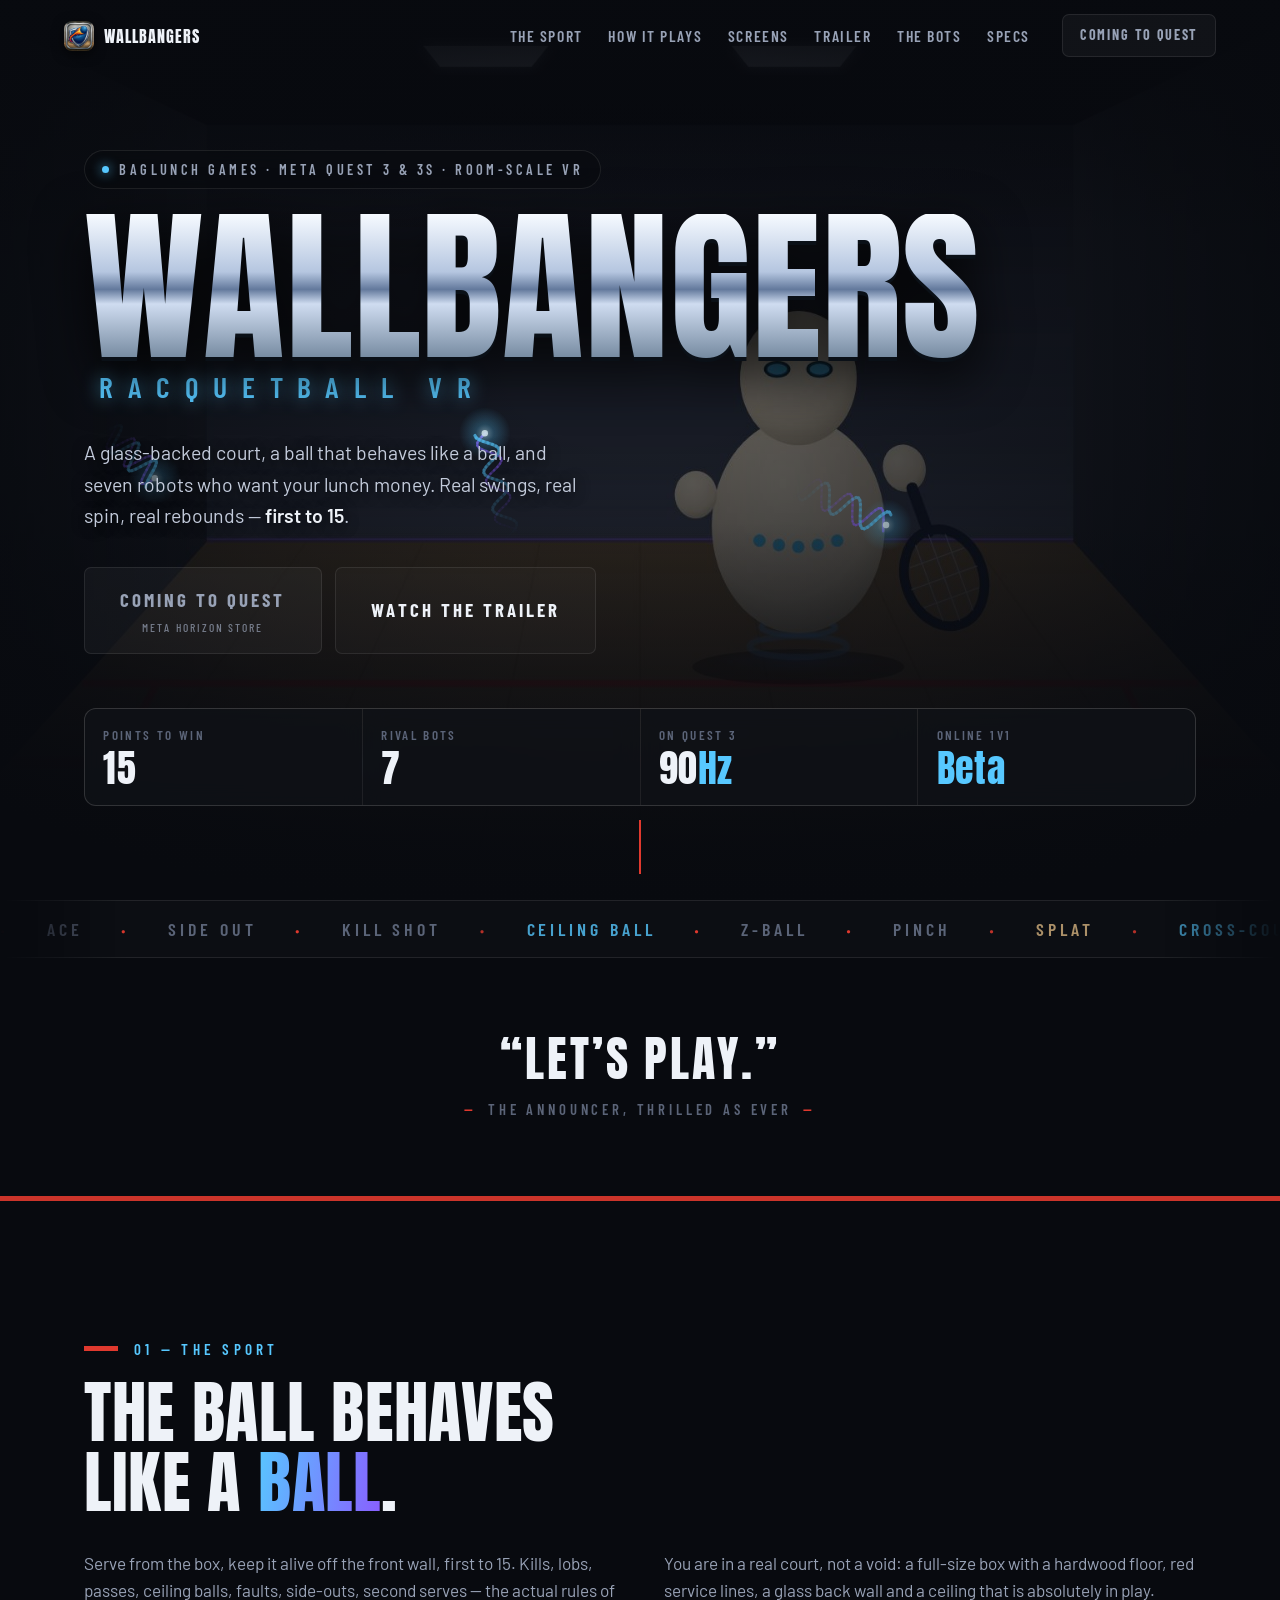
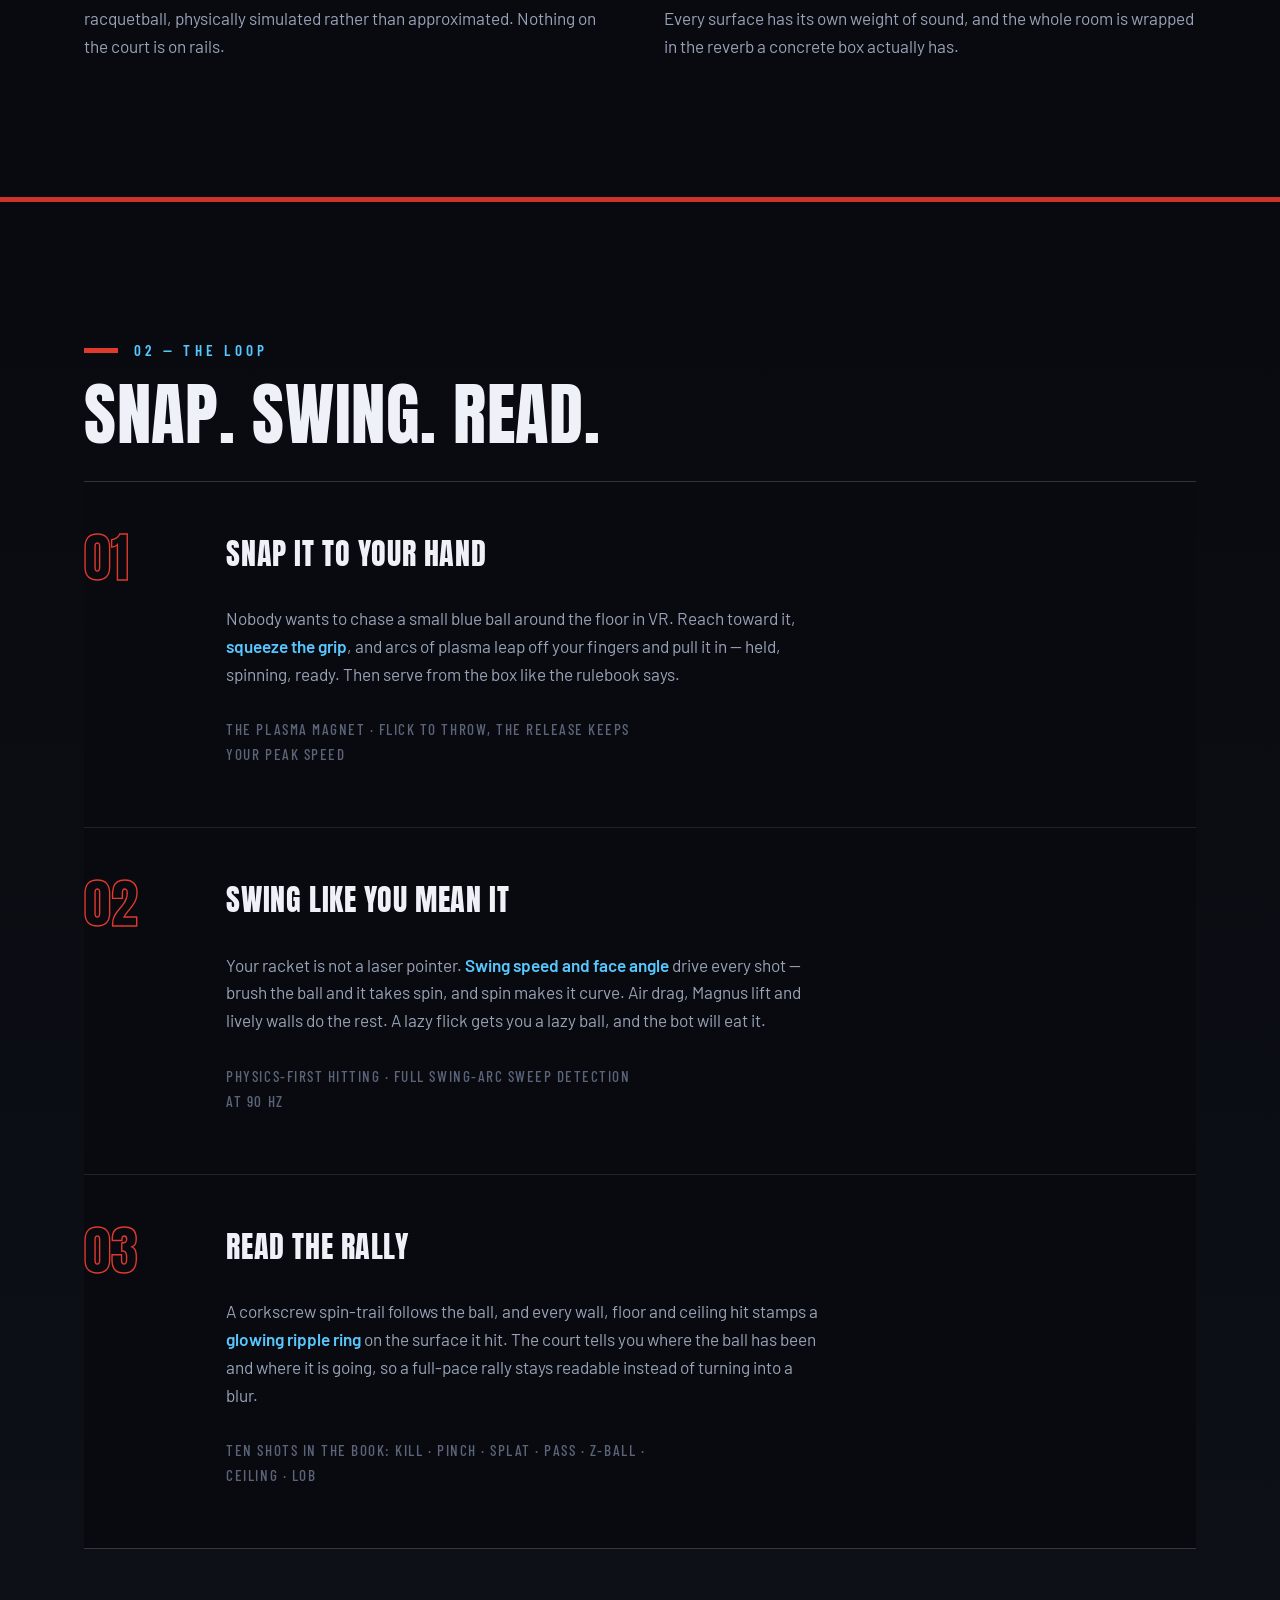
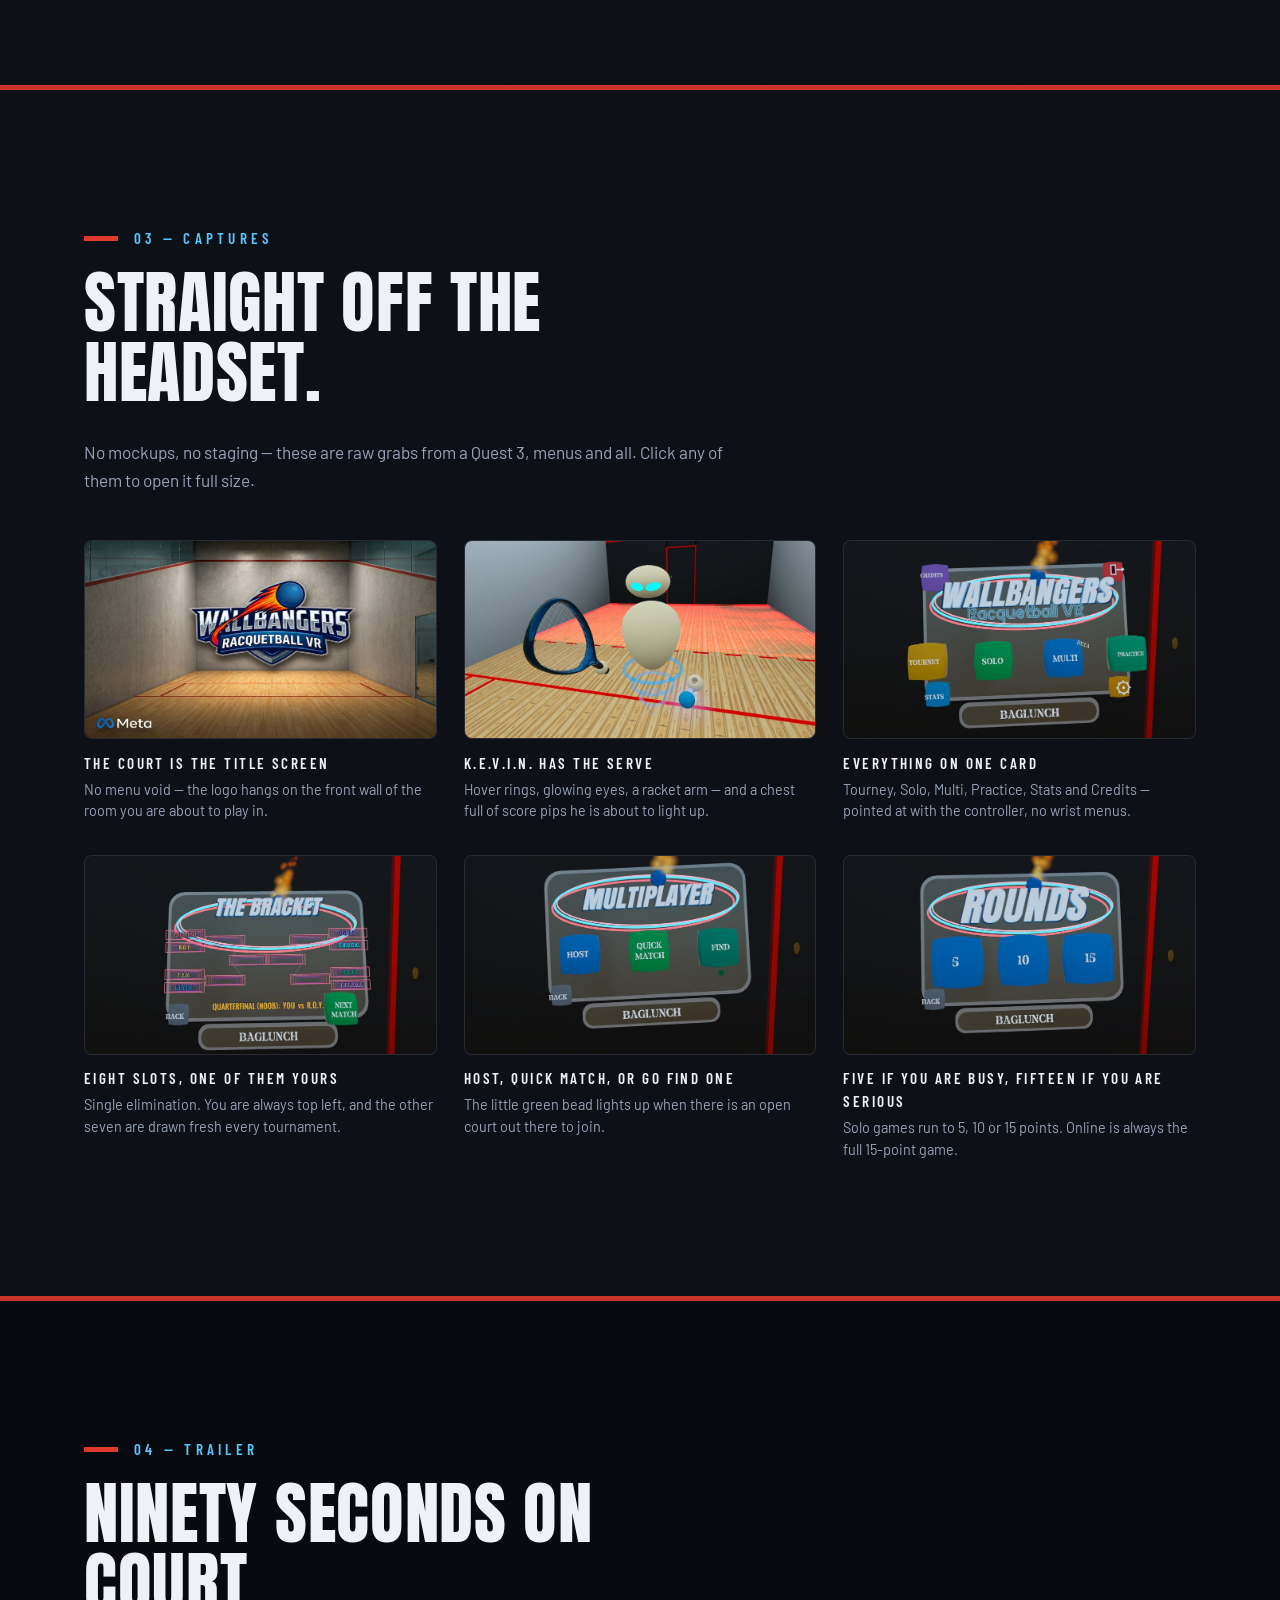
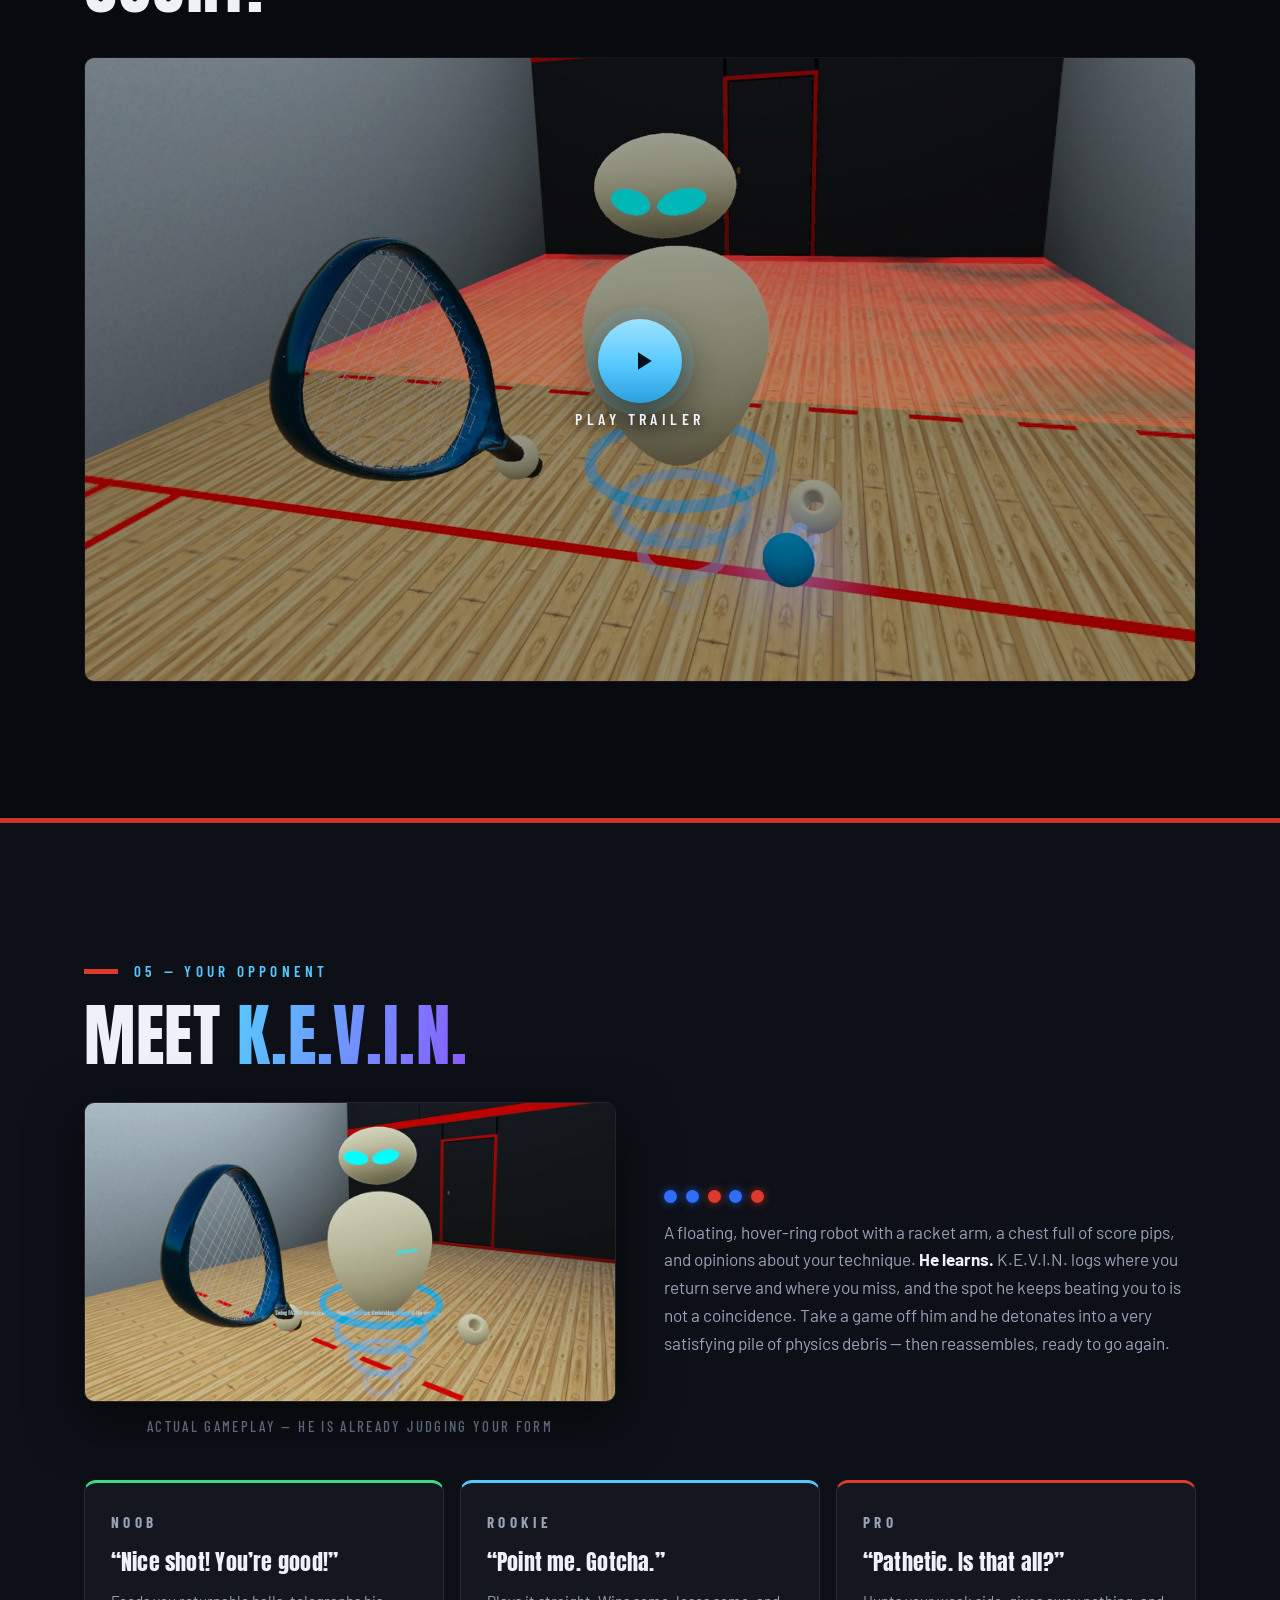
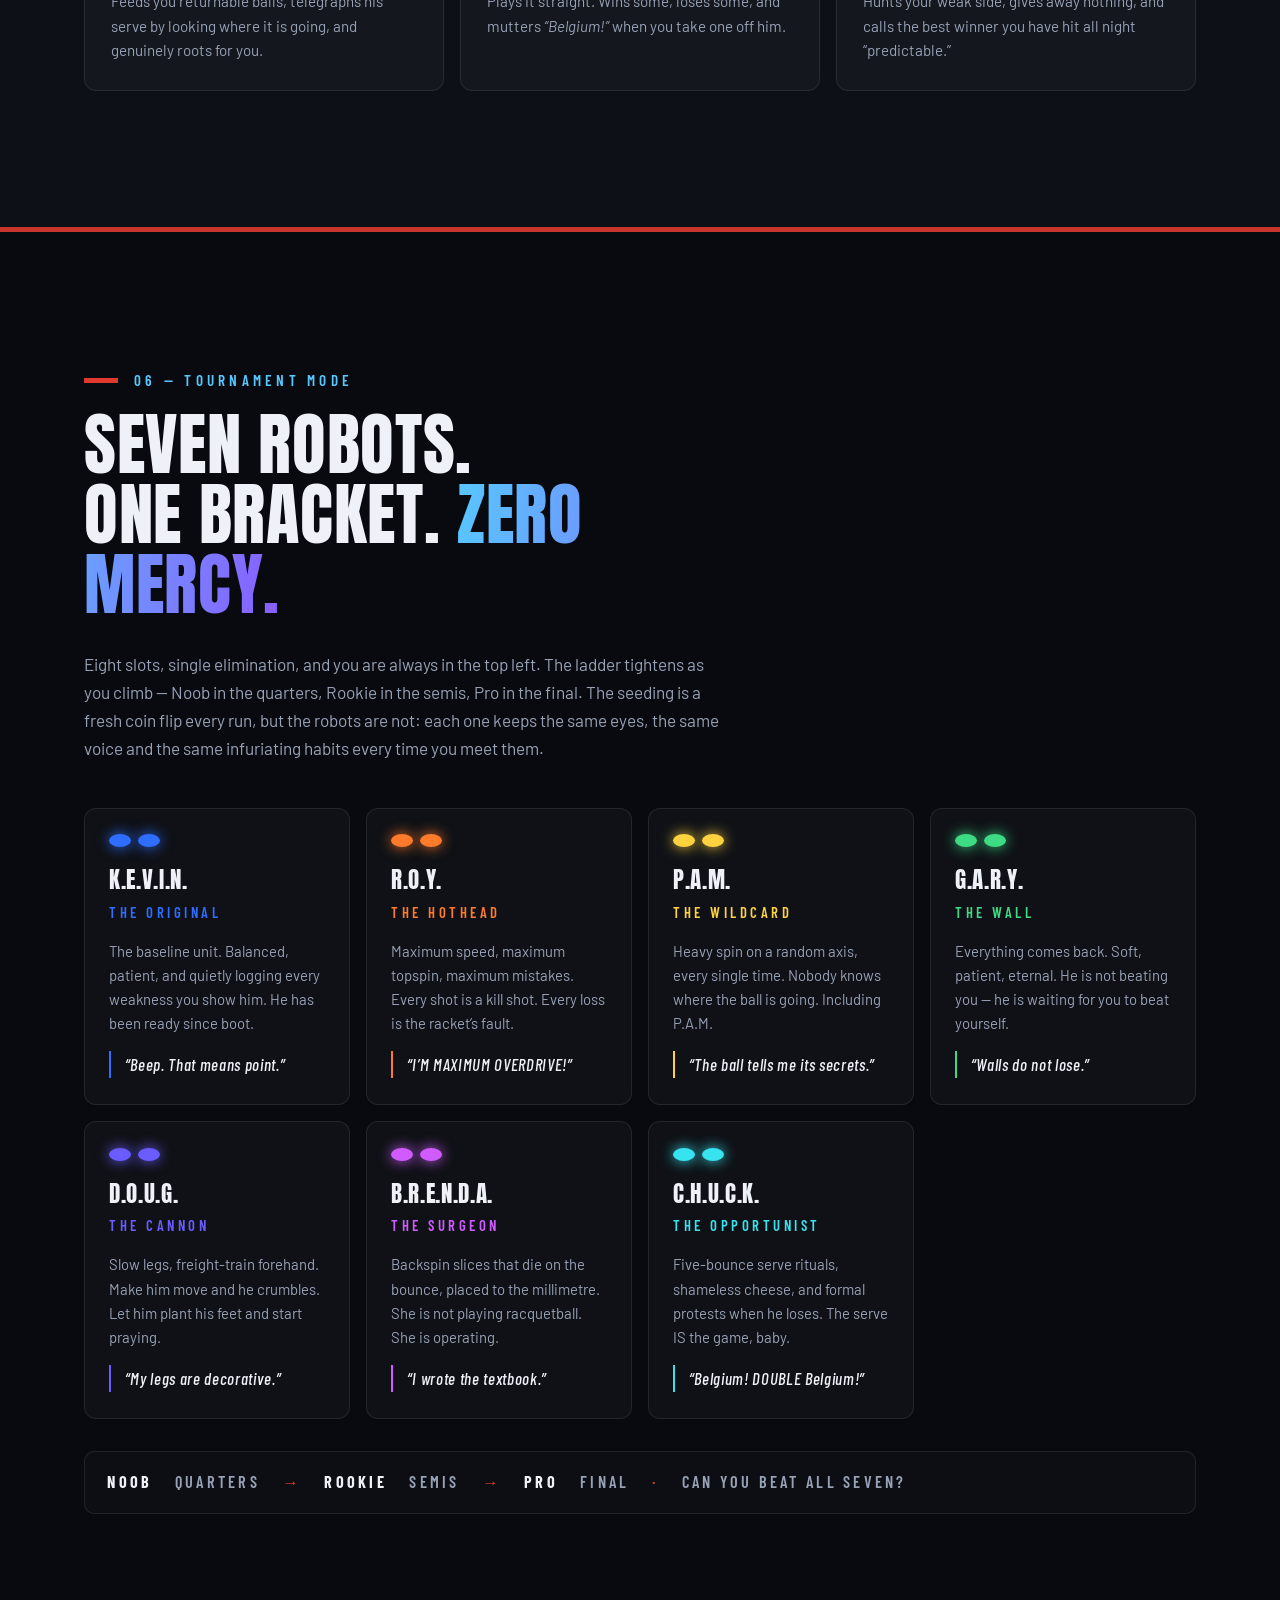
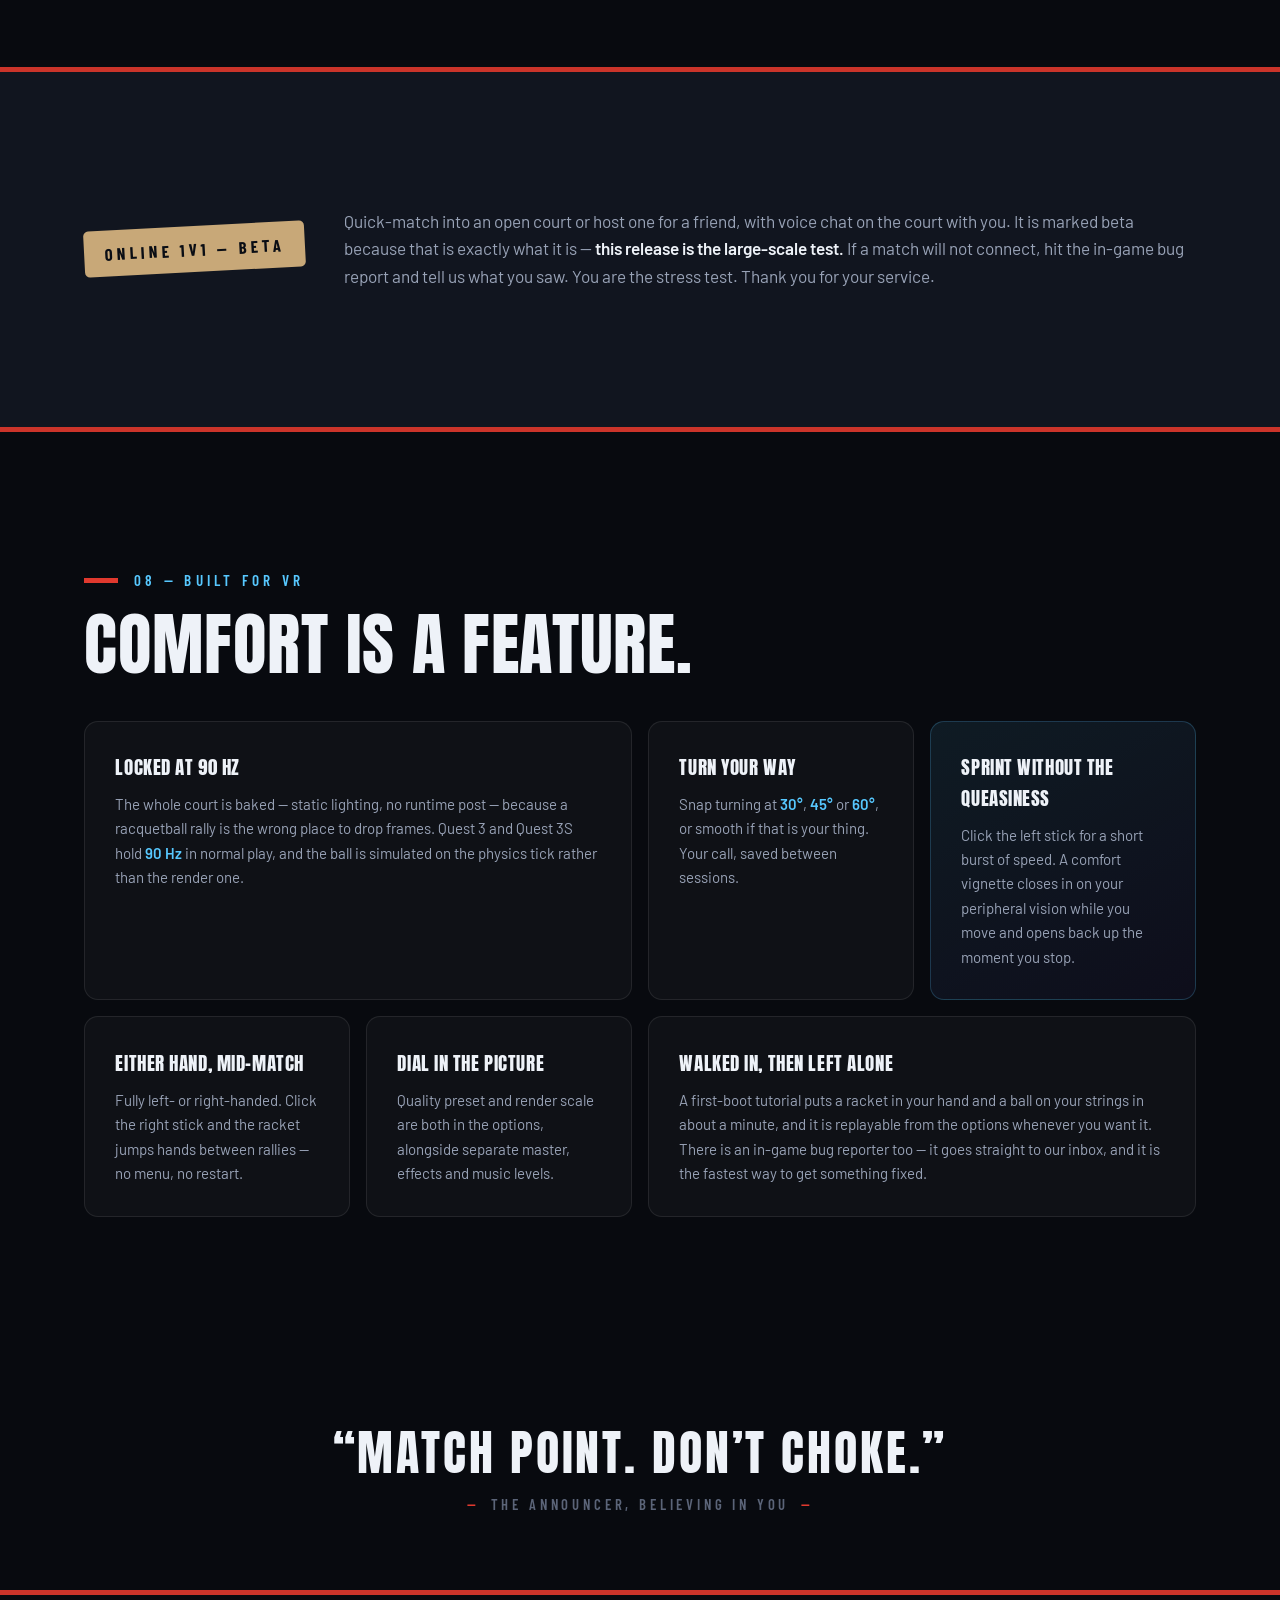
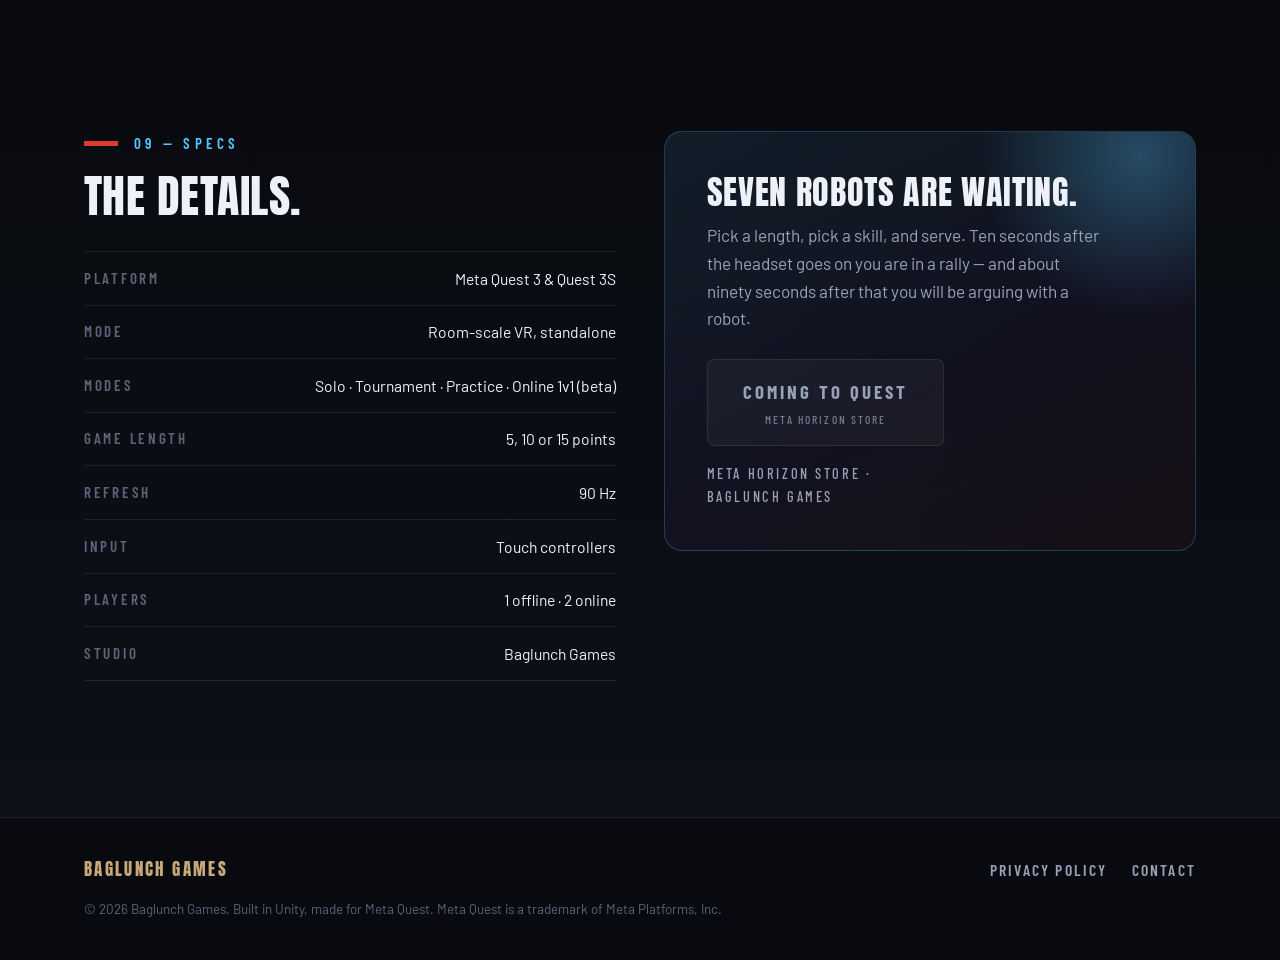
==== commit a788ba78: "Use absolute og:image URL so social scrapers resolve the share card Relative og:image paths are not " ====
--- a/index.html
+++ b/index.html
@@ -9,7 +9,11 @@
 <meta property="og:title" content="WALLBANGERS — Racquetball VR">
 <meta property="og:description" content="Real swings, real spin, real rebounds. Seven robots. One bracket. Zero mercy. Room-scale VR for Meta Quest 3.">
 <meta property="og:type" content="website">
-<meta property="og:image" content="og.jpg">
+<meta property="og:url" content="https://sammyr72.github.io/wallbangers/">
+<!-- absolute: social scrapers do not resolve relative image paths -->
+<meta property="og:image" content="https://sammyr72.github.io/wallbangers/og.jpg">
+<meta property="og:image:width" content="1200">
+<meta property="og:image:height" content="630">
 <meta name="twitter:card" content="summary_large_image">
 
 <link rel="icon" href="icon.png">
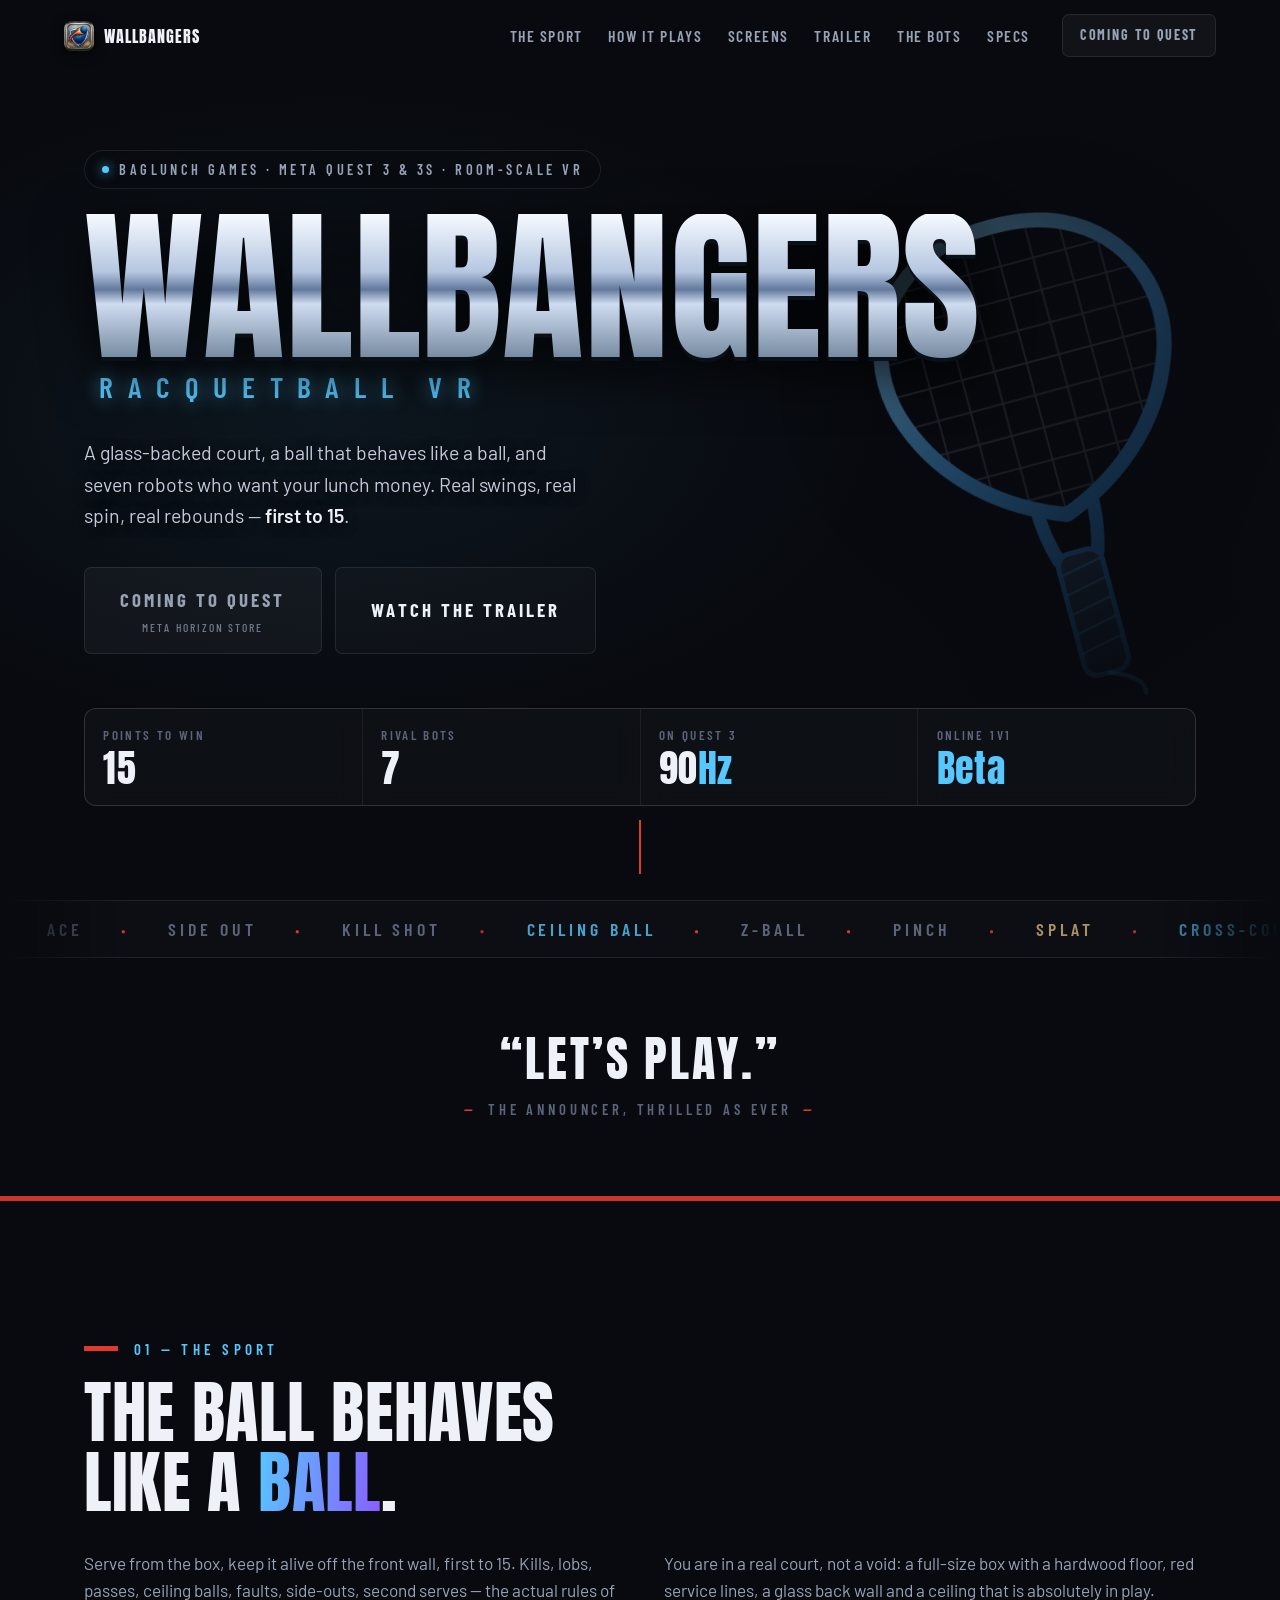
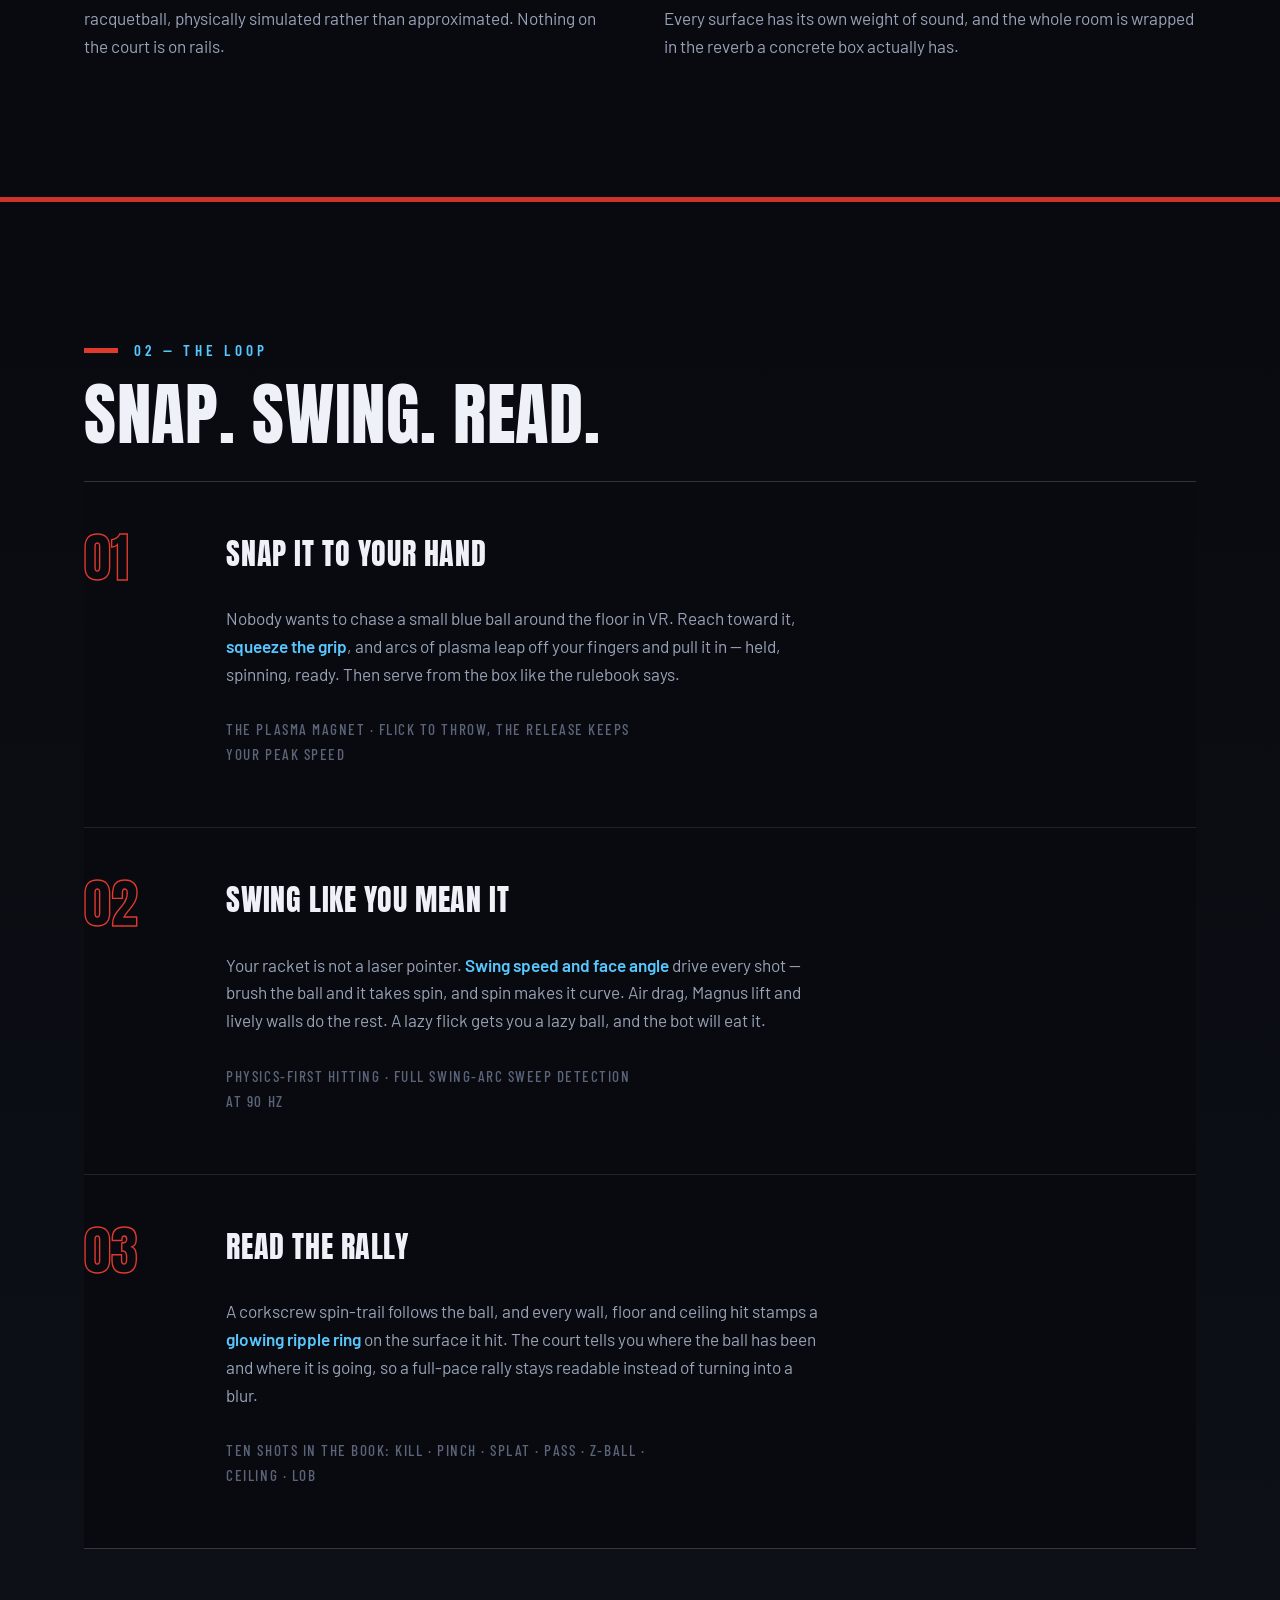
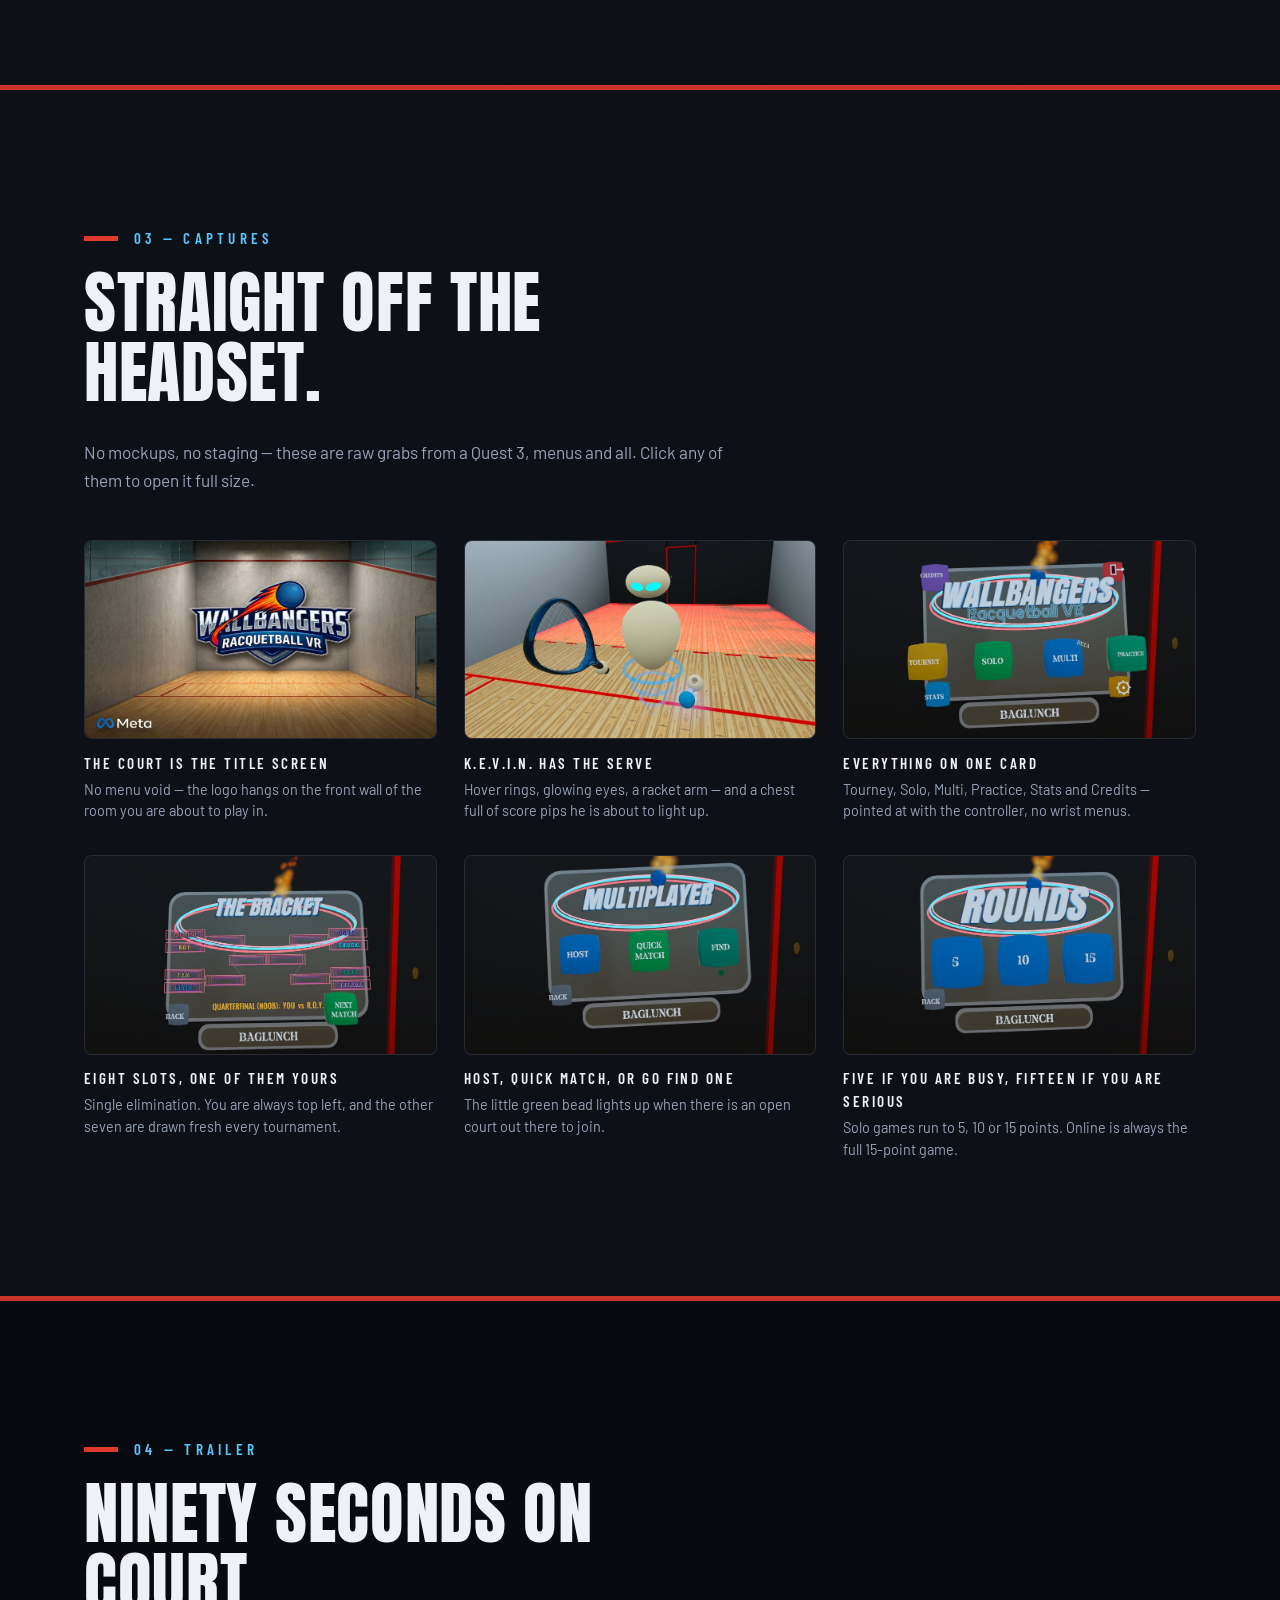
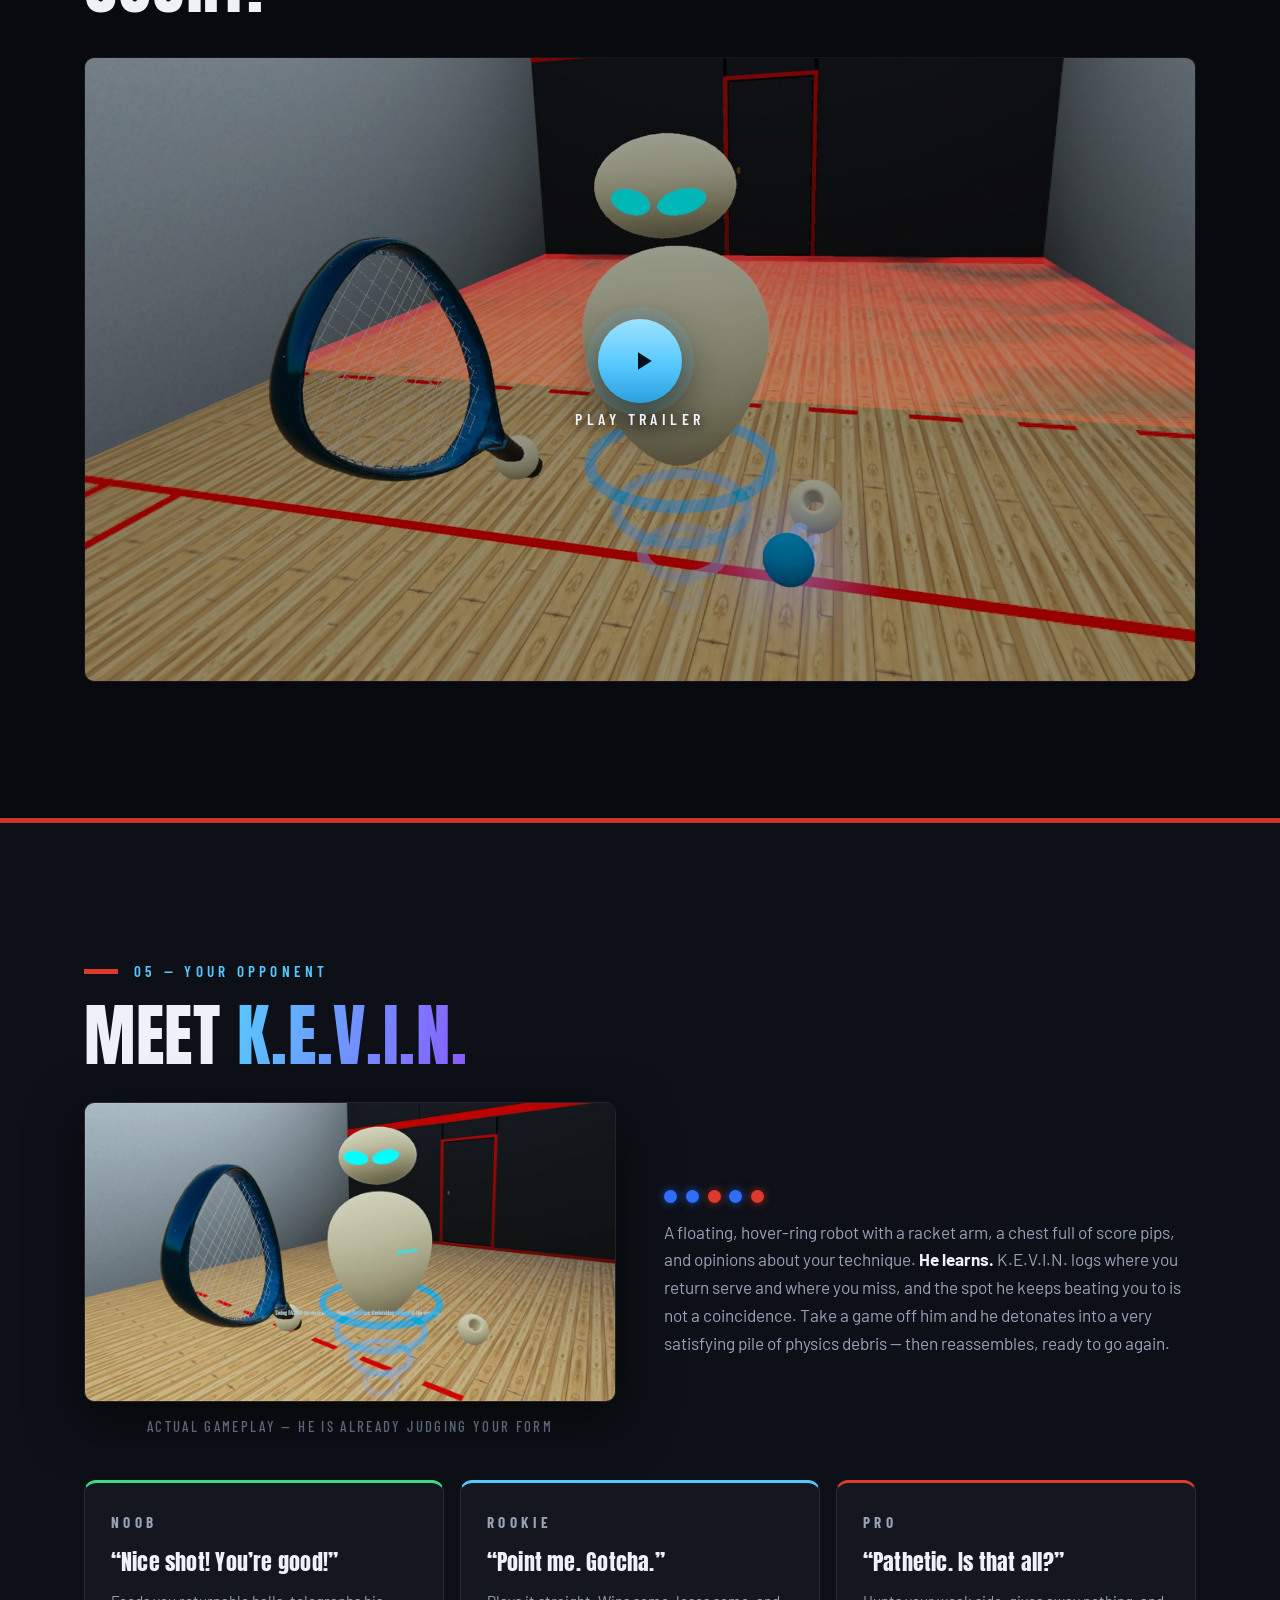
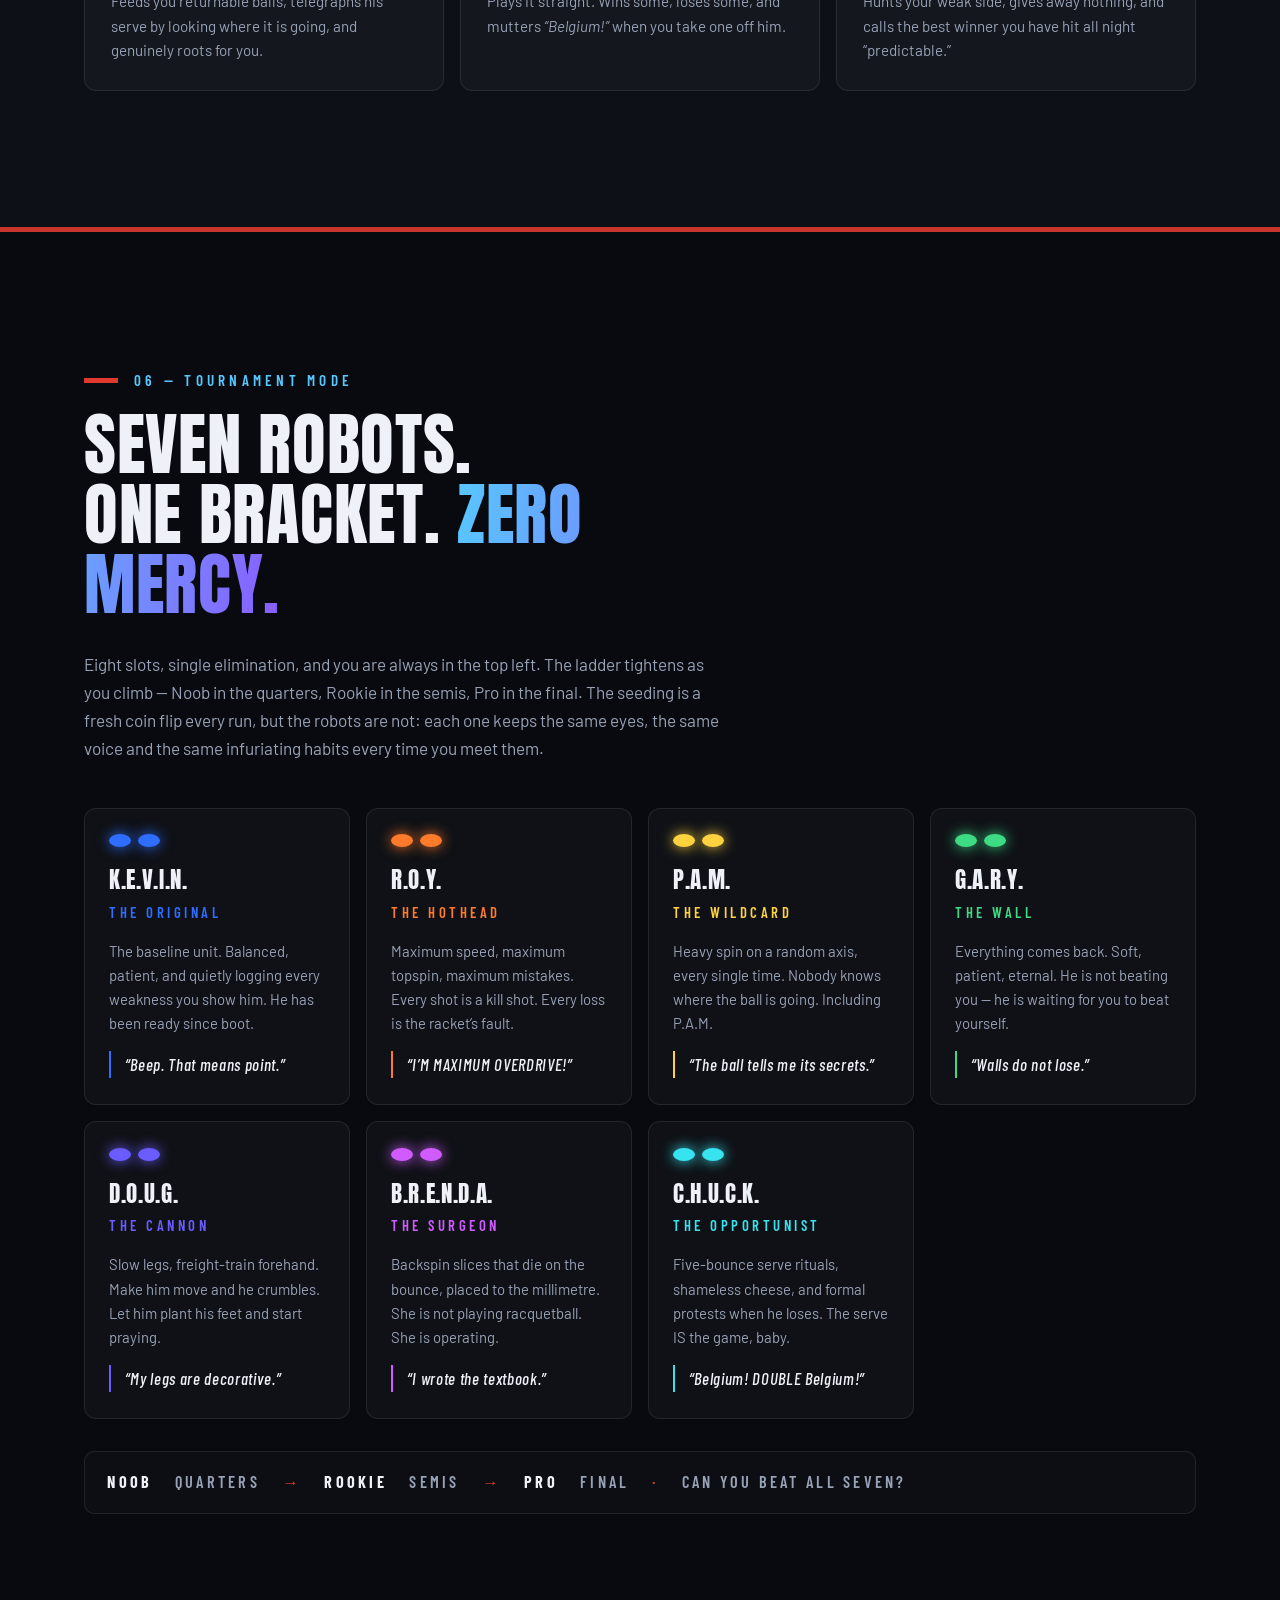
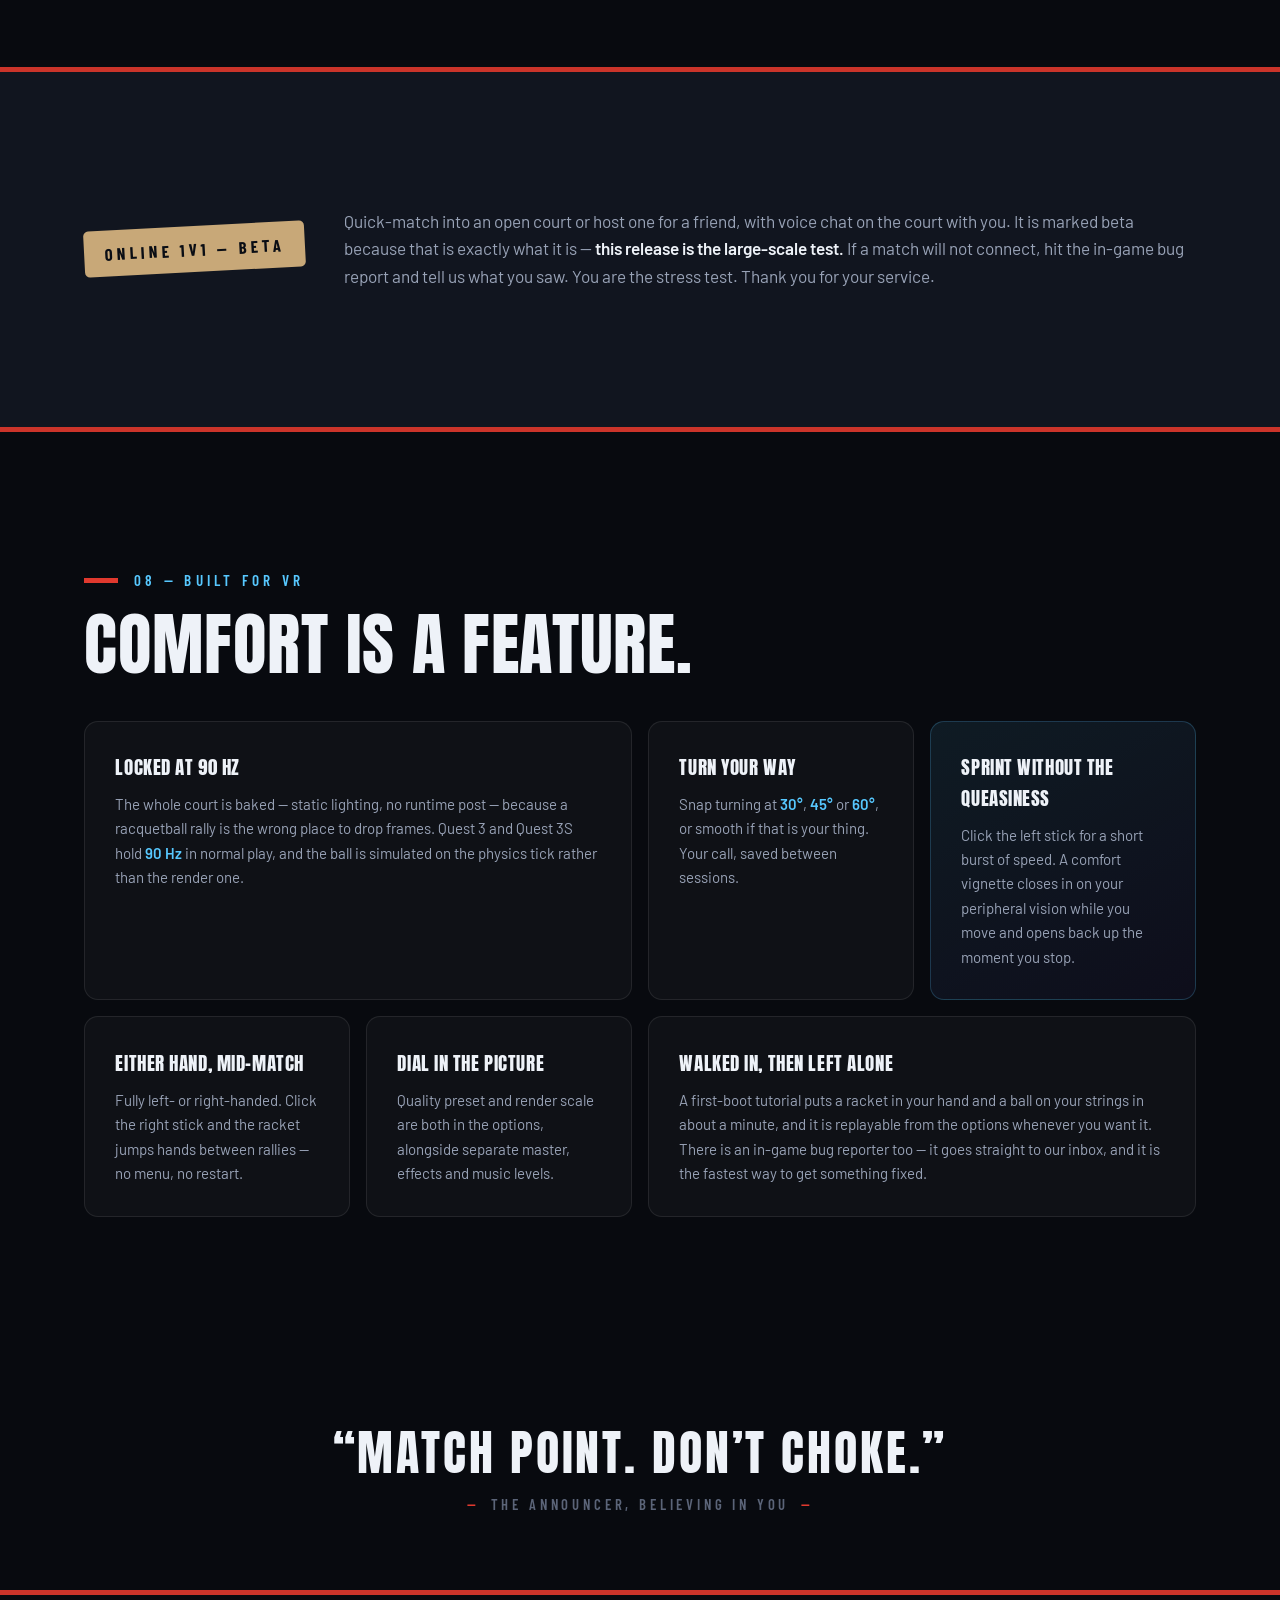
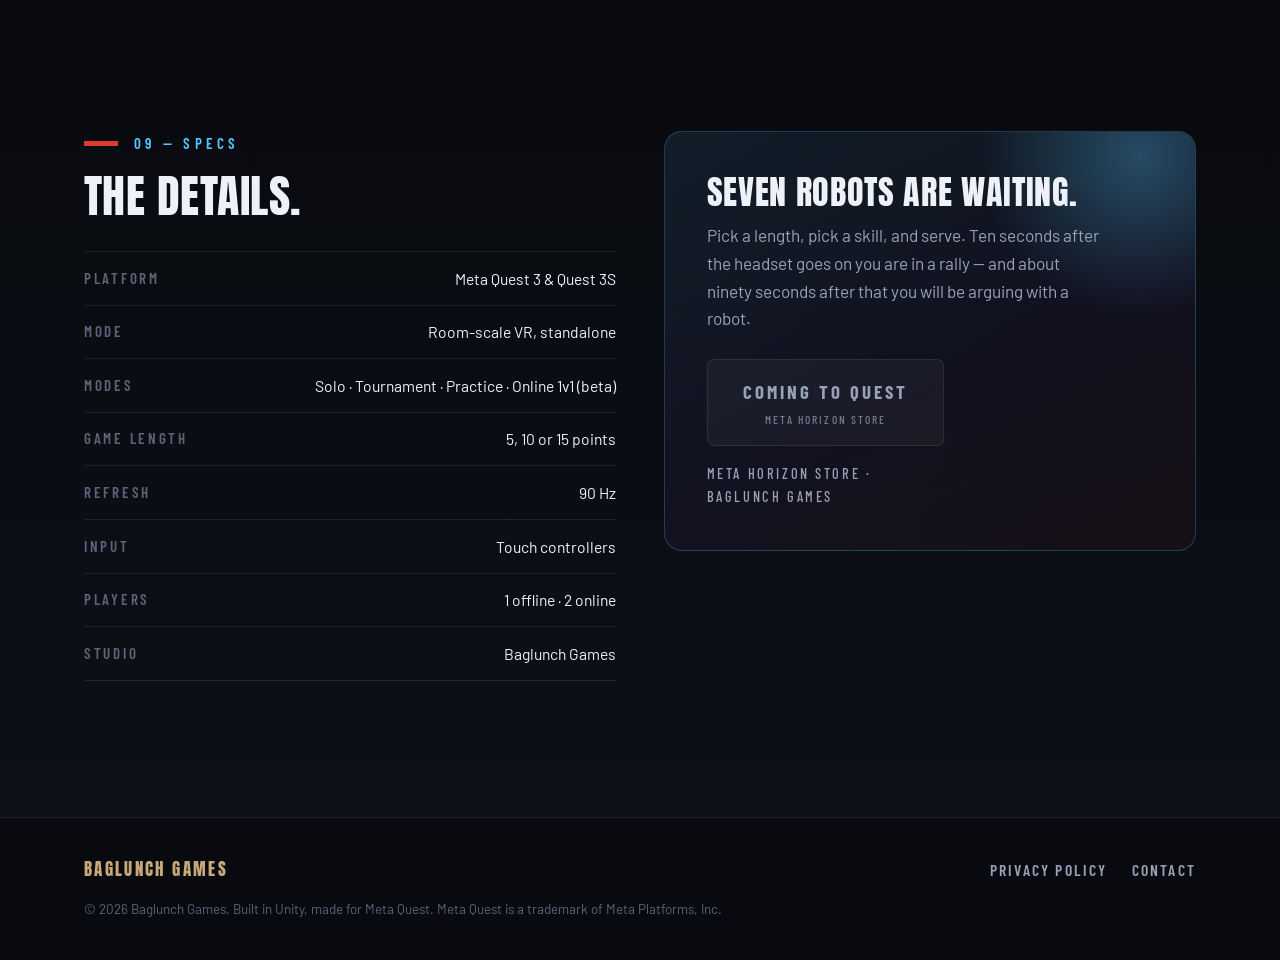
==== commit 9e894370: "Replace hero art: racquetball racket + page-wide pachinko balls Drops the trail-ball canvas and the " ====
--- a/index.html
+++ b/index.html
@@ -26,6 +26,11 @@
 <link rel="stylesheet" href="styles.css">
 </head>
 <body>
+
+<!-- Racquetballs falling down the whole page, bouncing off the content.
+     Sits above the sections (they have opaque backgrounds) but below the
+     nav and the lightbox, and never takes pointer events. -->
+<canvas class="pachinko" id="pachinko" aria-hidden="true"></canvas>
 
 <!-- ─────────────────────────── NAV ─────────────────────────── -->
 <header class="nav" id="nav">
@@ -49,8 +54,48 @@
 
 <!-- ─────────────────────────── HERO ─────────────────────────── -->
 <section class="hero">
-  <img class="hero__shot" src="shots/hero-court.jpg" alt="" aria-hidden="true" width="1920" height="1080">
-  <canvas class="hero__canvas" id="rally" aria-hidden="true"></canvas>
+  <!-- Racquetball racket: teardrop head, short handle. Not a tennis racket. -->
+  <div class="hero__racket" aria-hidden="true">
+    <svg viewBox="0 0 460 640" fill="none" xmlns="http://www.w3.org/2000/svg">
+      <defs>
+        <linearGradient id="rkFrame" x1="70" y1="40" x2="400" y2="600" gradientUnits="userSpaceOnUse">
+          <stop offset="0" stop-color="#9fe0ff"/>
+          <stop offset=".36" stop-color="#4aa6ec"/>
+          <stop offset=".7" stop-color="#1f65a6"/>
+          <stop offset="1" stop-color="#123f6c"/>
+        </linearGradient>
+        <linearGradient id="rkGrip" x1="205" y1="450" x2="262" y2="600" gradientUnits="userSpaceOnUse">
+          <stop offset="0" stop-color="#22384f"/>
+          <stop offset="1" stop-color="#0d1a29"/>
+        </linearGradient>
+        <!-- string bed sits inside the head opening -->
+        <clipPath id="rkBed">
+          <path d="M230 392C165 368 103 320 76 246 50 176 78 100 148 68 192 48 268 48 312 68 382 100 410 176 384 246 357 320 295 368 230 392Z"/>
+        </clipPath>
+      </defs>
+
+      <g clip-path="url(#rkBed)" stroke="#cfe4f7" stroke-width="2.2" opacity=".26">
+        <path d="M40 92H420M40 132H420M40 172H420M40 212H420M40 252H420M40 292H420M40 332H420M40 372H420"/>
+        <path d="M110 30V410M150 30V410M190 30V410M230 30V410M270 30V410M310 30V410M350 30V410"/>
+      </g>
+
+      <!-- throat struts down to the handle -->
+      <path d="M196 386C196 414 200 432 206 452M264 386C264 414 260 432 254 452"
+            stroke="url(#rkFrame)" stroke-width="16" stroke-linecap="round"/>
+
+      <!-- teardrop head: wide shoulders, pointed throat -->
+      <path d="M230 400C162 375 98 325 70 248 42 174 72 94 145 60 191 38 269 38 315 60 388 94 418 174 390 248 362 325 298 375 230 400Z"
+            stroke="url(#rkFrame)" stroke-width="18" stroke-linejoin="round"/>
+
+      <rect x="203" y="446" width="54" height="150" rx="16"
+            fill="url(#rkGrip)" stroke="url(#rkFrame)" stroke-width="6"/>
+      <g stroke="#4aa6ec" stroke-width="2.4" opacity=".45">
+        <path d="M205 470L255 460M205 494L255 484M205 518L255 508M205 542L255 532M205 566L255 556"/>
+      </g>
+      <path d="M230 596c24 9 40 20 36 35" stroke="#4aa6ec" stroke-width="5"
+            stroke-linecap="round" opacity=".55"/>
+    </svg>
+  </div>
   <div class="hero__veil" aria-hidden="true"></div>
 
   <div class="hero__inner">
--- a/styles.css
+++ b/styles.css
@@ -139,17 +139,35 @@
   padding:8.5rem 0 5rem;
   isolation:isolate; overflow:hidden;
 }
-.hero__shot{
-  position:absolute; inset:0; z-index:-3;
-  width:100%; height:100%; object-fit:cover;
-  opacity:.62;
-}
-.hero__canvas{ position:absolute; inset:0; z-index:-2; width:100%; height:100%; }
+/* the racket stands in for the old court photo */
+.hero__racket{
+  position:absolute; z-index:-2; pointer-events:none;
+  right:clamp(-3rem,3vw,5rem); top:50%;
+  width:clamp(230px,30vw,430px);
+  translate:0 -50%; rotate:-15deg;
+  opacity:.44;
+  filter:drop-shadow(0 26px 60px rgba(0,0,0,.75));
+  animation:racketDrift 14s ease-in-out infinite alternate;
+}
+.hero__racket svg{ width:100%; height:auto; }
+@keyframes racketDrift{ to{ rotate:-11deg; translate:0 calc(-50% - 16px); } }
+@media (max-width:900px){ .hero__racket{ opacity:.26; right:-16%; } }
+
 .hero__veil{
   position:absolute; inset:0; z-index:-1; pointer-events:none;
   background:
-    radial-gradient(78% 62% at 50% 42%, transparent 12%, rgba(8,10,15,.62) 62%, var(--bg) 100%),
-    linear-gradient(180deg, rgba(8,10,15,.86) 0%, transparent 26%, transparent 58%, var(--bg) 100%);
+    radial-gradient(70% 58% at 26% 46%, rgba(87,200,255,.07), transparent 62%),
+    radial-gradient(80% 64% at 50% 42%, transparent 22%, rgba(8,10,15,.5) 68%, var(--bg) 100%),
+    linear-gradient(180deg, rgba(8,10,15,.7) 0%, transparent 30%, transparent 62%, var(--bg) 100%);
+}
+
+/* ═══════════ PACHINKO CANVAS ═══════════
+   Fixed to the viewport, spans the page, painted over the sections
+   (which are opaque) but under the nav (100) and the lightbox (200). */
+.pachinko{
+  position:fixed; inset:0; z-index:90;
+  width:100%; height:100%;
+  pointer-events:none;
 }
 .hero__inner{ position:relative; width:100%; max-width:var(--maxw); margin-inline:auto; padding-inline:var(--pad); }
 
